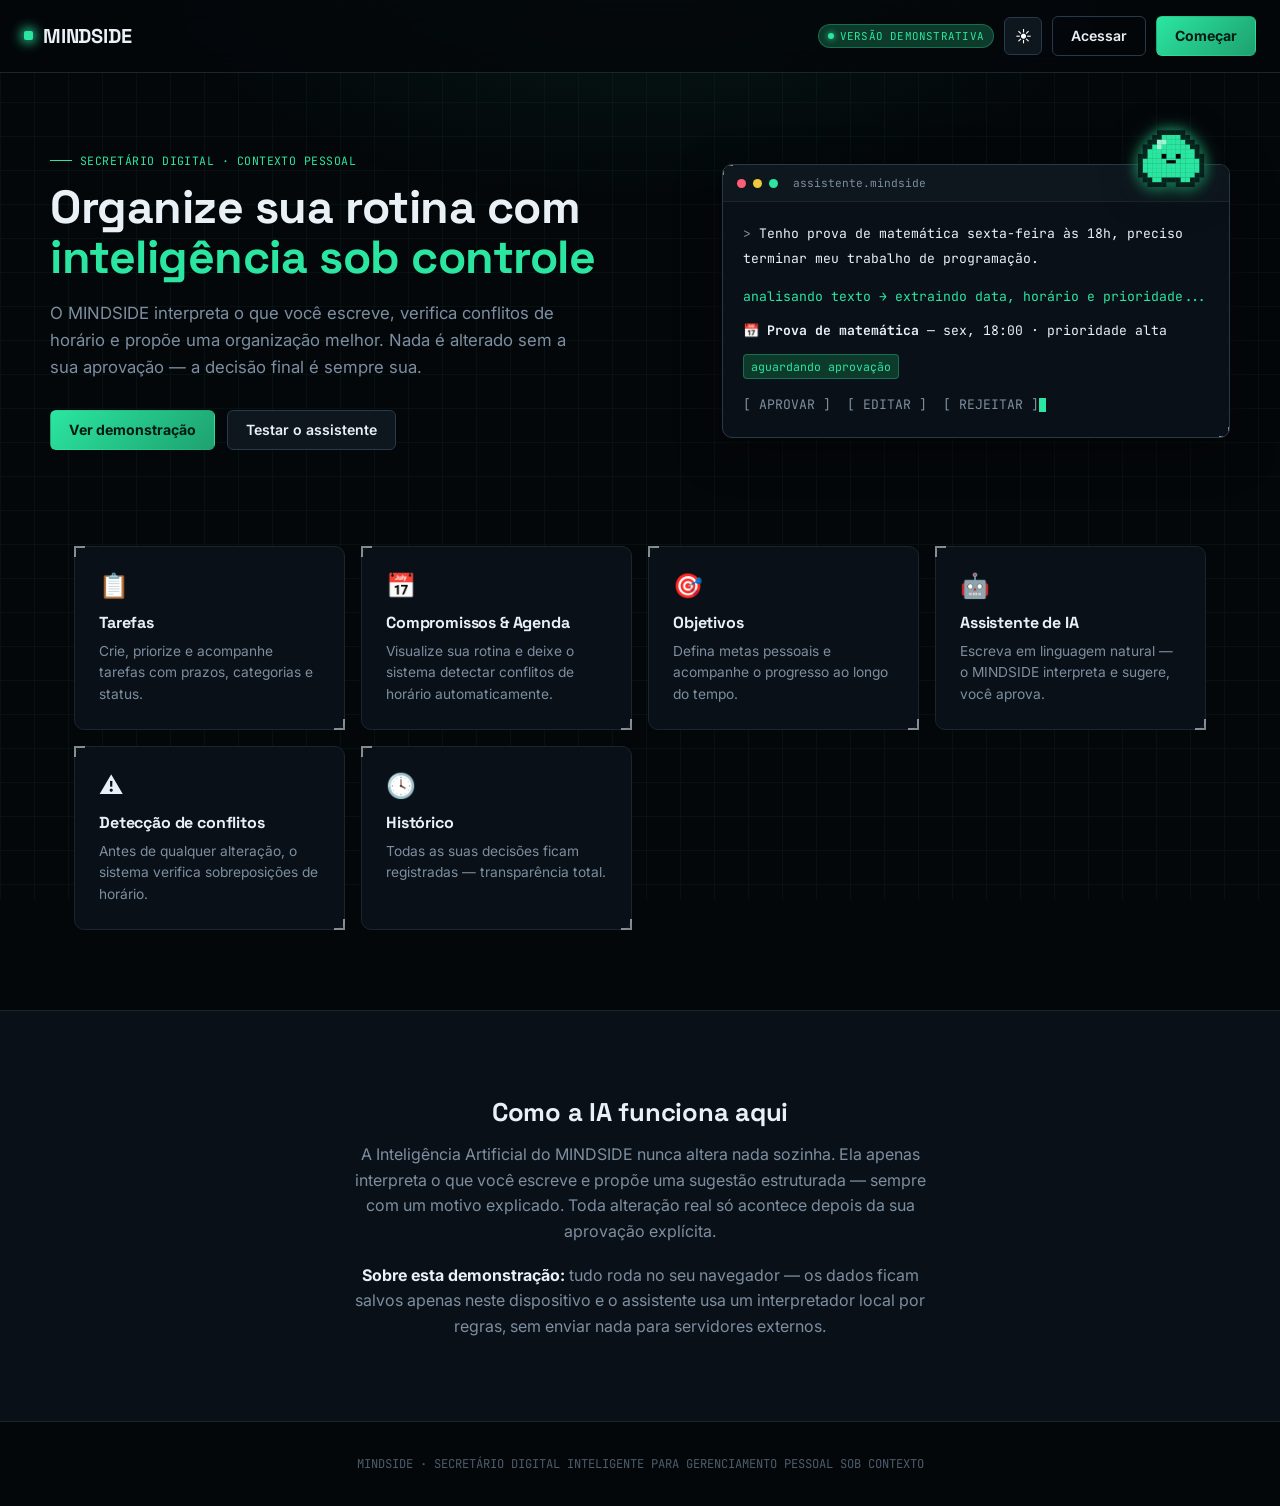
==== index.html @ 8a188a90 "Add files via upload" ====
<!DOCTYPE html>
<html lang="pt-BR">
<head>
<meta charset="UTF-8">
<meta name="viewport" content="width=device-width, initial-scale=1.0, viewport-fit=cover">
<title>MINDSIDE — Secretário Digital Inteligente</title>
<link rel="canonical" href="https://mindside-demo.gt.tc/">
<meta property="og:url" content="https://mindside-demo.gt.tc/">
<meta property="og:title" content="MINDSIDE — Secretário Digital Inteligente (demonstração)">
<link rel="stylesheet" href="css/global.css">
</head>
<body data-area="ia">
  <nav class="navbar">
    <div class="brand"><span class="brand-dot"></span> MINDSIDE</div>
    <div class="nav-actions">
      <span class="status-pill"><span class="dot"></span>VERSÃO DEMONSTRATIVA</span>
      <button class="theme-toggle" data-theme-toggle>🌙</button>
      <a class="btn btn-ghost" href="dashboard.html">Acessar</a>
      <a class="btn btn-primary" href="cadastro.html">Começar</a>
    </div>
  </nav>

  <section class="hero">
    <div class="hero-inner">
      <div>
        <div class="eyebrow-mono"><span class="bar"></span>SECRETÁRIO DIGITAL · CONTEXTO PESSOAL</div>
        <h1>Organize sua rotina com <span class="accent">inteligência sob controle</span></h1>
        <p class="lead-text">O MINDSIDE interpreta o que você escreve, verifica conflitos de horário
          e propõe uma organização melhor. Nada é alterado sem a sua aprovação — a decisão final
          é sempre sua.</p>
        <div class="hero-actions">
          <a class="btn btn-primary" href="dashboard.html">Ver demonstração</a>
          <a class="btn" href="assistente.html">Testar o assistente</a>
        </div>
      </div>

      <div style="position:relative;">
        <div class="terminal hud">
          <div class="terminal-bar">
            <span class="tdot" style="background:var(--red);"></span>
            <span class="tdot" style="background:var(--yellow);"></span>
            <span class="tdot" style="background:var(--green);"></span>
            <span class="label">assistente.mindside</span>
          </div>
          <div class="terminal-body">
            <div><span class="prompt">&gt;</span> <span class="you">Tenho prova de matemática sexta-feira às 18h,
              preciso terminar meu trabalho de programação.</span></div>
            <div style="margin-top:14px;">
              <span class="ai-line">analisando texto → extraindo data, horário e prioridade...</span>
            </div>
            <div style="margin-top:10px;">
              📅 <strong>Prova de matemática</strong> — sex, 18:00 · prioridade alta
              <span class="tag">aguardando aprovação</span>
            </div>
            <div style="margin-top:14px; color:var(--text-dim);">
              <span class="term-actions"><span>[ APROVAR ]</span><span>[ EDITAR ]</span><span>[ REJEITAR ]</span></span><span class="blinking-cursor"></span>
            </div>
          </div>
        </div>
        <div class="hero-slime-badge">
          <div data-slime style="width:100%;height:100%;" title="MINDSIDE — assistente de IA"></div>
        </div>
      </div>
    </div>
  </section>

  <div class="container">
    <div class="features">
      <div class="feature-card hud"><div class="icon">📋</div><h3>Tarefas</h3><p>Crie, priorize e acompanhe tarefas com prazos, categorias e status.</p></div>
      <div class="feature-card hud"><div class="icon">📅</div><h3>Compromissos & Agenda</h3><p>Visualize sua rotina e deixe o sistema detectar conflitos de horário automaticamente.</p></div>
      <div class="feature-card hud"><div class="icon">🎯</div><h3>Objetivos</h3><p>Defina metas pessoais e acompanhe o progresso ao longo do tempo.</p></div>
      <div class="feature-card hud"><div class="icon">🤖</div><h3>Assistente de IA</h3><p>Escreva em linguagem natural — o MINDSIDE interpreta e sugere, você aprova.</p></div>
      <div class="feature-card hud"><div class="icon">⚠️</div><h3>Detecção de conflitos</h3><p>Antes de qualquer alteração, o sistema verifica sobreposições de horário.</p></div>
      <div class="feature-card hud"><div class="icon">🕓</div><h3>Histórico</h3><p>Todas as suas decisões ficam registradas — transparência total.</p></div>
    </div>
  </div>

  <section class="section-alt">
    <div class="container">
      <h2>Como a IA funciona aqui</h2>
      <p class="lead">
        A Inteligência Artificial do MINDSIDE nunca altera nada sozinha. Ela apenas interpreta o que
        você escreve e propõe uma sugestão estruturada — sempre com um motivo explicado.
        Toda alteração real só acontece depois da sua aprovação explícita.
      </p>
      <p class="lead">
        <strong style="color:var(--text);">Sobre esta demonstração:</strong> tudo roda no seu navegador — os dados ficam salvos
        apenas neste dispositivo e o assistente usa um interpretador local por regras, sem enviar nada para servidores externos.
      </p>
    </div>
  </section>

  <footer class="footer">MINDSIDE · SECRETÁRIO DIGITAL INTELIGENTE PARA GERENCIAMENTO PESSOAL SOB CONTEXTO</footer>

  <script src="js/theme.js"></script>
  <script src="js/area-theme.js"></script>
  <script src="js/slime.js"></script>
</body>
</html>
---- css/global.css ----
/* =========================================================
   MINDSIDE — Design System
   Estética: painel de controle / HUD técnico.
   Tipografia: Space Grotesk (display) + Inter (corpo) + JetBrains Mono (dados/labels).
   ========================================================= */
@import url('https://fonts.googleapis.com/css2?family=Space+Grotesk:wght@500;600;700&family=Inter:wght@400;500;600&family=JetBrains+Mono:wght@400;500;600&display=swap');

:root{
  --green:#2be6a0; --green-dark:#0f9e63; --green-dim:#0d3a2b;
  --yellow:#f0c93a; --blue:#4fb2ff; --red:#ff5d76;
  --orange:#ff9a4c; --purple:#b07bff; --indigo:#6c7bff;
  --black:#04070a; --panel:#0a1017; --panel-2:#0e161e;
  --border:#1a2530; --border-bright:#28394a;
  --text:#e9f1f6; --text-dim:#7c8ea0; --text-dimmer:#4c5c6c;
  --accent:var(--green); --accent-dark:var(--green-dark);
  --danger:#ff4d5e; --success:#2be6a0; --warn:#ffb020;
  --radius:10px; --radius-sm:6px;
  --shadow:0 12px 40px rgba(0,0,0,.5);
  --glow: 0 0 0 rgba(43,230,160,0);
  --font-display:'Space Grotesk', 'Inter', sans-serif;
  --font-body:'Inter', -apple-system, sans-serif;
  --font-mono:'JetBrains Mono', ui-monospace, Menlo, monospace;
  --grid-size:34px;

  /* ---------- Sistema centralizado de tema por área ----------
     --accent-area é a ÚNICA fonte de verdade para "a cor desta área".
     Todo componente que precisa de destaque temático lê esta variável
     (com fallback para --accent = verde, o tema padrão do MINDSIDE).
     As regras :has() abaixo a definem sem flash, a partir do atributo
     data-area do <body> — e js/area-theme.js pode sobrescrevê-la em
     runtime (inline style em :root sempre vence sobre :has(), então
     o JS tem a palavra final, como pede a arquitetura). */
  --accent-area: var(--green);
  --accent-area-hover: color-mix(in srgb, var(--accent-area) 85%, white);
  --accent-area-dark: color-mix(in srgb, var(--accent-area) 70%, black);
  --accent-area-light: color-mix(in srgb, var(--accent-area) 16%, transparent);
  --accent-area-glow: color-mix(in srgb, var(--accent-area) 38%, transparent);
}
/* Mapa central área → cor. Adicionar uma nova área é UMA linha aqui. */
:root:has(body[data-area="ia"])            { --accent-area: var(--green); }
:root:has(body[data-area="tarefas"])       { --accent-area: var(--yellow); }
:root:has(body[data-area="compromissos"])  { --accent-area: var(--blue); }
:root:has(body[data-area="agenda"])        { --accent-area: var(--blue); }
:root:has(body[data-area="objetivos"])     { --accent-area: var(--red); }
:root:has(body[data-area="documentos"])    { --accent-area: var(--orange); }
:root:has(body[data-area="perfil"])        { --accent-area: var(--purple); }
:root:has(body[data-area="configuracoes"]) { --accent-area: var(--purple); }
:root:has(body[data-area="historico"])     { --accent-area: var(--indigo); }
[data-theme="light"]{
  --black:#eef1f5; --panel:#ffffff; --panel-2:#f3f5f8;
  --border:#d7dee6; --border-bright:#b9c5d1;
  --text:#0c141c; --text-dim:#54636f; --text-dimmer:#8b97a3;
  --shadow:0 12px 32px rgba(30,45,60,.10);
  --green-dim:#e3faf1;
}

*{box-sizing:border-box;}
html,body{height:100%;}
body{
  margin:0; font-family:var(--font-body); background:var(--black); color:var(--text);
  transition:background .35s ease, color .35s ease;
  background-image:
    linear-gradient(var(--border) 1px, transparent 1px),
    linear-gradient(90deg, var(--border) 1px, transparent 1px);
  background-size:var(--grid-size) var(--grid-size);
  background-attachment:fixed;
  position:relative;
}
[data-theme="dark"] body, body:not([data-theme]){
  background-image:
    linear-gradient(rgba(43,230,160,.045) 1px, transparent 1px),
    linear-gradient(90deg, rgba(43,230,160,.045) 1px, transparent 1px);
}
[data-theme="light"] body{
  background-image:
    linear-gradient(rgba(15,60,45,.05) 1px, transparent 1px),
    linear-gradient(90deg, rgba(15,60,45,.05) 1px, transparent 1px);
}
body::before{
  content:""; position:fixed; inset:0; pointer-events:none; z-index:0;
  background:radial-gradient(ellipse 900px 500px at 50% -10%, rgba(43,230,160,.10), transparent 60%);
}
a{color:inherit; text-decoration:none;}
button{font-family:inherit; cursor:pointer;}
input,select,textarea{font-family:inherit;}
h1,h2,h3{font-family:var(--font-display); letter-spacing:-.01em;}
code,.mono{font-family:var(--font-mono);}

.container{max-width:73.75rem; margin:0 auto; padding:0 24px; position:relative; z-index:1;}

/* ---------- corner brackets (HUD panel decoration) ---------- */
.hud, .card, .feature-card, .auth-card, .suggestion-card, .stat-card{
  position:relative;
}
.hud::before,.hud::after,
.card::before,.card::after,
.feature-card::before,.feature-card::after,
.auth-card::before,.auth-card::after,
.suggestion-card::before,.suggestion-card::after{
  content:""; position:absolute; width:9px; height:9px; pointer-events:none;
  border-color:var(--accent-area, var(--accent)); opacity:.55;
}
.hud::before,.card::before,.feature-card::before,.auth-card::before,.suggestion-card::before{
  top:-1px; left:-1px; border-top:2px solid; border-left:2px solid;
}
.hud::after,.card::after,.feature-card::after,.auth-card::after,.suggestion-card::after{
  bottom:-1px; right:-1px; border-bottom:2px solid; border-right:2px solid;
}

/* ---------- Navbar ---------- */
.navbar{
  display:flex; align-items:center; justify-content:space-between;
  padding:16px 24px; border-bottom:1px solid var(--border);
  position:sticky; top:0; background:rgba(4,7,10,.82); backdrop-filter:blur(12px); z-index:50;
}
[data-theme="light"] .navbar{ background:rgba(238,241,245,.88); }
.brand{display:flex; align-items:center; gap:10px; font-weight:700; font-size:1.25rem; letter-spacing:-.01em; font-family:var(--font-display);}
.brand-dot{width:9px; height:9px; border-radius:2px; background:var(--accent); box-shadow:0 0 12px 2px var(--accent); animation:pulseDot 2.4s ease-in-out infinite;}
@keyframes pulseDot{0%,100%{opacity:1;} 50%{opacity:.45;}}
.nav-actions{display:flex; gap:10px; align-items:center;}

.status-pill{
  display:inline-flex; align-items:center; gap:6px; font-family:var(--font-mono); font-size:.68rem;
  color:var(--accent); background:var(--green-dim); border:1px solid rgba(43,230,160,.3);
  padding:4px 9px; border-radius:20px; letter-spacing:.02em;
}
.status-pill .dot{width:6px; height:6px; border-radius:50%; background:var(--accent); box-shadow:0 0 6px var(--accent); animation:pulseDot 2.2s ease-in-out infinite;}

.btn{
  border:1px solid var(--border-bright); background:var(--panel-2); color:var(--text);
  padding:10px 18px; border-radius:var(--radius-sm); font-weight:600; font-size:.88rem;
  transition:all .18s ease; font-family:var(--font-body);
}
.btn:hover{border-color:var(--accent-area,var(--accent)); box-shadow:0 0 0 1px var(--accent-area,var(--accent)), 0 0 16px var(--accent-area-glow); transform:translateY(-1px);}
.btn-primary{ background:linear-gradient(135deg,var(--accent-area,var(--accent)),var(--accent-area-dark,var(--accent-dark))); border:1px solid transparent; color:#031b12; font-weight:700;}
.btn-primary:hover{filter:brightness(1.08); box-shadow:0 0 22px var(--accent-area-glow);}
.btn-ghost{background:transparent;}
.btn-danger{background:var(--danger); border:1px solid transparent; color:#fff;}
.btn-sm{padding:6px 12px; font-size:.78rem; border-radius:6px;}
.btn:disabled{opacity:.5; cursor:not-allowed; transform:none; box-shadow:none;}

/* ---------- Landing hero ---------- */
.hero{padding:80px 24px 40px; position:relative; z-index:1;}
.hero-inner{max-width:73.75rem; margin:0 auto; display:grid; grid-template-columns:1.1fr .9fr; gap:52px; align-items:center;}
@media (max-width:940px){ .hero-inner{grid-template-columns:1fr;} }
.eyebrow-mono{font-family:var(--font-mono); font-size:.72rem; color:var(--accent); letter-spacing:.04em; margin-bottom:14px; display:flex; align-items:center; gap:8px;}
.eyebrow-mono .bar{width:22px; height:1px; background:var(--accent);}
.hero h1{font-size:2.9rem; line-height:1.08; margin:0 0 18px; font-weight:700;}
.hero h1 .accent{color:var(--accent);}
.hero p.lead-text{color:var(--text-dim); font-size:1.05rem; max-width:520px; margin:0 0 30px; line-height:1.6;}
.hero-actions{display:flex; gap:12px;}

.terminal{
  background:var(--panel); border:1px solid var(--border-bright); border-radius:var(--radius);
  box-shadow:var(--shadow); overflow:hidden;
}
.terminal-bar{display:flex; align-items:center; gap:7px; padding:11px 14px; border-bottom:1px solid var(--border); background:var(--panel-2);}
.terminal-bar .tdot{width:9px; height:9px; border-radius:50%; background:var(--border-bright);}
.terminal-bar .label{margin-left:8px; font-family:var(--font-mono); font-size:.7rem; color:var(--text-dim);}
.terminal-body{padding:20px; font-family:var(--font-mono); font-size:.82rem; line-height:1.85;}
.terminal-body .prompt{color:var(--text-dim);}
.terminal-body .you{color:var(--text);}
.terminal-body .ai-line{color:var(--accent);}
.terminal-body .tag{display:inline-block; background:var(--green-dim); color:var(--accent); border:1px solid rgba(43,230,160,.3); padding:1px 7px; border-radius:4px; font-size:.72rem; margin-top:10px;}
.hero-slime-badge{
  position:absolute; top:-22px; right:28px; width:64px; height:52px; z-index:3;
  filter:drop-shadow(0 6px 14px rgba(0,0,0,.5));
}
.blinking-cursor{display:inline-block; width:7px; height:14px; background:var(--accent); vertical-align:middle; animation:blink 1s step-end infinite;}
@keyframes blink{50%{opacity:0;}}

.features{display:grid; grid-template-columns:repeat(auto-fit,minmax(230px,1fr)); gap:16px; padding:56px 0 80px; position:relative; z-index:1;}
.feature-card{
  background:var(--panel); border:1px solid var(--border); border-radius:var(--radius);
  padding:24px; transition:border-color .2s ease;
}
.feature-card:hover{border-color:var(--border-bright);}
.feature-card .icon{font-size:1.5rem; margin-bottom:12px; display:inline-block;}
.feature-card h3{margin:0 0 8px; font-size:1rem;}
.feature-card p{color:var(--text-dim); font-size:.86rem; margin:0; line-height:1.55;}

.section-alt{background:var(--panel); border-top:1px solid var(--border); border-bottom:1px solid var(--border); padding:64px 0; position:relative; z-index:1;}
.section-alt h2{text-align:center; margin-bottom:14px; font-size:1.6rem;}
.section-alt p.lead{text-align:center; color:var(--text-dim); max-width:600px; margin:0 auto 18px; line-height:1.6;}

.footer{padding:34px 24px; text-align:center; color:var(--text-dimmer); font-size:.76rem; font-family:var(--font-mono); position:relative; z-index:1;}

/* ---------- Auth pages ---------- */
.auth-wrap{min-height:100vh; display:flex; align-items:center; justify-content:center; padding:24px; position:relative; z-index:1;}
.auth-card{
  width:100%; max-width:400px; background:var(--panel); border:1px solid var(--border-bright);
  border-radius:var(--radius); padding:36px 32px; box-shadow:var(--shadow); text-align:center;
}
.auth-card h2{margin:16px 0 4px; font-size:1.35rem;}
.auth-card p.sub{color:var(--text-dim); font-size:.85rem; margin:0 0 24px;}
.field{text-align:left; margin-bottom:16px;}
.field label{display:block; font-family:var(--font-mono); font-size:.72rem; color:var(--text-dim); margin-bottom:6px; letter-spacing:.02em;}
.field input{
  width:100%; padding:11px 14px; background:var(--panel-2); border:1px solid var(--border);
  border-radius:var(--radius-sm); color:var(--text); font-size:.92rem;
}
.field input:focus{outline:none; border-color:var(--accent-area,var(--accent)); box-shadow:0 0 0 3px var(--accent-area-light);}
.auth-card .btn-primary{width:100%; padding:12px; margin-top:8px;}
.switch-link{margin-top:18px; font-size:.83rem; color:var(--text-dim);}
.switch-link a{color:var(--accent-area,var(--accent)); font-weight:600;}
.auth-card p.sub a{color:var(--accent-area,var(--accent)); font-weight:600;}
.form-error{background:rgba(255,77,94,.1); color:var(--danger); border:1px solid rgba(255,77,94,.35);
  border-radius:var(--radius-sm); padding:10px 12px; font-size:.8rem; margin-bottom:14px; display:none; font-family:var(--font-mono);}

/* ---------- App shell ---------- */
.app-shell{display:flex; min-height:100vh; min-height:100dvh; position:relative; z-index:1;}
.sidebar{
  width:14.5rem; background:var(--panel); border-right:1px solid var(--border);
  display:flex; flex-direction:column; padding:20px 14px; position:sticky; top:0; height:100vh; height:100dvh; overflow-y:auto; overscroll-behavior:contain;
  transition:transform .25s ease;
}
.sidebar .brand{padding:0 8px 8px;}
.sidebar-status{margin:0 8px 20px; padding-bottom:16px; border-bottom:1px solid var(--border);}
.side-link{
  display:flex; align-items:center; gap:10px; padding:10px 12px; border-radius:var(--radius-sm);
  color:var(--text-dim); font-size:.87rem; font-weight:500; margin-bottom:2px; border-left:3px solid transparent;
  transition:color .2s ease, border-color .2s ease, background-color .2s ease;
}
.side-link:hover{background:var(--panel-2); color:var(--text);}
.side-link.active{background:var(--panel-2); color:var(--accent-area,var(--accent)); border-left:3px solid var(--accent-area,var(--accent));}
.side-link .ic{width:18px; text-align:center;}
.sidebar-footer{margin-top:auto; display:flex; flex-direction:column; gap:10px;}
.sidebar-user{display:flex; align-items:center; gap:8px; padding:8px 4px; border-top:1px solid var(--border); padding-top:14px;}
.sidebar-user .name{font-weight:600; font-size:.8rem;}
.sidebar-user .email{color:var(--text-dimmer); font-size:.68rem; font-family:var(--font-mono);}

.menu-toggle{display:none;}

.main-area{flex:1; min-width:0; padding:24px 30px 60px;}
.topbar{display:flex; align-items:center; justify-content:space-between; margin-bottom:24px; gap:12px; flex-wrap:wrap;}
.topbar h1{margin:0; font-size:1.4rem;}
.topbar .sub{color:var(--text-dim); font-size:.83rem; margin-top:3px;}
.top-actions{display:flex; gap:10px; align-items:center;}

.theme-toggle{
  width:38px; height:38px; border-radius:var(--radius-sm); border:1px solid var(--border-bright); background:var(--panel-2);
  display:flex; align-items:center; justify-content:center; font-size:1rem;
}

.grid-3{display:grid; grid-template-columns:repeat(3,1fr); gap:16px;}
.grid-2{display:grid; grid-template-columns:2fr 1fr; gap:16px;}

.card{
  background:var(--panel); border:1px solid var(--border); border-radius:var(--radius);
  padding:20px;
}
.card h3{margin:0 0 4px; font-size:.92rem; font-family:var(--font-display);}
.stat-card{border-top:2px solid var(--accent-area,var(--accent)); padding-top:18px; transition:border-color .25s ease;}
.stat-card .label-row{display:flex; justify-content:space-between; align-items:center;}
.stat-card .label-row .tick{font-family:var(--font-mono); font-size:.65rem; color:var(--text-dimmer);}
.stat-card .num{font-family:var(--font-mono); font-size:2.1rem; font-weight:600; margin:8px 0 2px; color:var(--text);}
.stat-card .label{color:var(--text-dim); font-size:.8rem;}

.list-card{margin-bottom:18px;}
.list-card .head{display:flex; justify-content:space-between; align-items:center; margin-bottom:12px;}
.item-row{
  display:flex; align-items:center; justify-content:space-between; gap:10px;
  padding:12px 14px; background:var(--panel-2); border-radius:var(--radius-sm); margin-bottom:8px;
  border-left:2px solid var(--accent-area,var(--accent)); transition:border-color .25s ease;
}
.item-row .meta{font-size:.74rem; color:var(--text-dim); font-family:var(--font-mono); margin-top:2px;}
.item-title{font-weight:600; font-size:.88rem;}
.empty-state{color:var(--text-dimmer); font-size:.82rem; padding:22px; text-align:center; font-family:var(--font-mono);}

.badge{display:inline-block; padding:3px 9px; border-radius:4px; font-size:.66rem; font-weight:600; font-family:var(--font-mono); letter-spacing:.02em; border:1px solid transparent;}
.badge-baixa{background:rgba(79,178,255,.12); color:var(--blue); border-color:rgba(79,178,255,.3);}
.badge-media{background:rgba(240,201,58,.12); color:var(--yellow); border-color:rgba(240,201,58,.3);}
.badge-alta{background:rgba(255,154,76,.14); color:var(--orange); border-color:rgba(255,154,76,.3);}
.badge-urgente{background:rgba(255,93,118,.14); color:var(--red); border-color:rgba(255,93,118,.3);}
.badge-pendente{background:rgba(124,142,160,.14); color:var(--text-dim); border-color:rgba(124,142,160,.3);}
.badge-em_andamento{background:rgba(79,178,255,.12); color:var(--blue); border-color:rgba(79,178,255,.3);}
.badge-concluida{background:rgba(43,230,160,.14); color:var(--success); border-color:rgba(43,230,160,.3);}

/* ---------- Forms / modals ---------- */
.modal-overlay{
  position:fixed; inset:0; background:rgba(2,4,6,.68); display:none;
  align-items:center; justify-content:center; z-index:200; padding:20px; backdrop-filter:blur(3px);
}
.modal-overlay.open{display:flex;}
.modal{
  background:var(--panel); border:1px solid var(--border-bright); border-radius:var(--radius);
  padding:26px; width:100%; max-width:460px; box-shadow:var(--shadow); max-height:88vh; overflow-y:auto;
  position:relative;
}
.modal::before,.modal::after{content:""; position:absolute; width:10px; height:10px; border-color:var(--accent-area,var(--accent)); opacity:.5;}
.modal::before{top:-1px; left:-1px; border-top:2px solid; border-left:2px solid;}
.modal::after{bottom:-1px; right:-1px; border-bottom:2px solid; border-right:2px solid;}
.modal h3{margin-top:0; font-size:1.05rem;}
.form-row{display:grid; grid-template-columns:1fr 1fr; gap:12px;}
.modal-actions{display:flex; justify-content:flex-end; gap:10px; margin-top:18px;}

/* toasts */
.toast-wrap{position:fixed; bottom:22px; right:22px; display:flex; flex-direction:column; gap:10px; z-index:300;}
.toast{
  background:var(--panel); border:1px solid var(--border-bright); border-left:3px solid var(--accent-area,var(--accent));
  padding:12px 16px; border-radius:var(--radius-sm); box-shadow:var(--shadow); font-size:.83rem; min-width:220px;
  animation:slideIn .25s ease;
}
.toast.error{border-left-color:var(--danger);}
.toast.success{border-left-color:var(--success);}
@keyframes slideIn{from{transform:translateX(30px); opacity:0;} to{transform:translateX(0); opacity:1;}}

/* Agenda */
.agenda-tabs{display:flex; gap:8px; margin-bottom:16px;}
.agenda-day-col{background:var(--panel-2); border-radius:var(--radius-sm); padding:12px; min-height:70px; border:1px solid var(--border);}
.agenda-grid{display:grid; grid-template-columns:repeat(7,1fr); gap:8px;}
.agenda-day-label{font-family:var(--font-mono); font-size:.68rem; color:var(--text-dim); margin-bottom:8px; font-weight:600; letter-spacing:.02em;}

/* Chat / assistente */
.chat-wrap{display:flex; flex-direction:column; height:calc(100vh - 150px); background:var(--panel);
  border:1px solid var(--border-bright); border-radius:var(--radius); overflow:hidden; position:relative;}
.chat-wrap::before,.chat-wrap::after{content:""; position:absolute; width:10px; height:10px; border-color:var(--accent-area,var(--accent)); opacity:.5; z-index:2;}
.chat-wrap::before{top:-1px; left:-1px; border-top:2px solid; border-left:2px solid;}
.chat-wrap::after{bottom:-1px; right:-1px; border-bottom:2px solid; border-right:2px solid;}
.chat-messages{flex:1; overflow-y:auto; padding:22px; display:flex; flex-direction:column; gap:14px;}
.msg{max-width:72%; padding:12px 16px; border-radius:var(--radius-sm); font-size:.88rem; line-height:1.55;}
.msg.user{align-self:flex-end; background:var(--accent-area,var(--accent)); color:#031b12; font-weight:500;}
.msg.ai{align-self:flex-start; background:var(--panel-2); border:1px solid var(--border);}
.chat-input-bar{display:flex; gap:10px; padding:16px; border-top:1px solid var(--border);}
.chat-input-bar input{flex:1; padding:12px 16px; border-radius:var(--radius-sm); background:var(--panel-2); border:1px solid var(--border); color:var(--text);}
.chat-input-bar input:focus{outline:none; border-color:var(--accent-area,var(--accent));}
.suggestion-card{
  border:1px solid var(--accent-area,var(--accent)); background:var(--accent-area-light, rgba(43,230,160,.05));
  border-radius:var(--radius-sm); padding:14px; font-size:.84rem; transition:border-color .25s ease, background-color .25s ease;
}
.suggestion-card .conflict-warning{color:var(--danger); font-weight:600; margin-top:8px; font-size:.76rem; font-family:var(--font-mono);}
.suggestion-actions{display:flex; gap:8px; margin-top:12px; flex-wrap:wrap;}

/* Slime mascot */
/* Slime — pixel art real via box-shadow (grade de pixels 6px, sem border-radius) */
.slime-box{position:relative; width:100%; height:100%; display:flex; align-items:center; justify-content:center;}
.slime{position:relative; width:78px; height:66px; transform-origin:top left;}
.slime-inner{position:relative; width:100%; height:100%; transition:transform .12s ease;}
.slime .pixel-body{
  position:absolute; top:0; left:6px; width:6px; height:6px; background:transparent;
  transition:box-shadow .3s ease, filter .3s ease;
  filter:drop-shadow(0 4px 8px rgba(0,0,0,.45)) drop-shadow(0 0 9px var(--accent-area,var(--accent)));
  box-shadow:
    18px 6px 0 0 rgba(255,255,255,.55),
    24px 6px 0 0 rgba(255,255,255,.55),
    18px 12px 0 0 rgba(255,255,255,.55),
    18px -6px 0 0 rgba(4,7,10,.7),
    24px -6px 0 0 rgba(4,7,10,.7),
    30px -6px 0 0 rgba(4,7,10,.7),
    36px -6px 0 0 rgba(4,7,10,.7),
    42px -6px 0 0 rgba(4,7,10,.7),
    48px -6px 0 0 rgba(4,7,10,.7),
    12px 0px 0 0 rgba(4,7,10,.7),
    18px 0px 0 0 rgba(4,7,10,.7),
    48px 0px 0 0 rgba(4,7,10,.7),
    54px 0px 0 0 rgba(4,7,10,.7),
    6px 6px 0 0 rgba(4,7,10,.7),
    12px 6px 0 0 rgba(4,7,10,.7),
    54px 6px 0 0 rgba(4,7,10,.7),
    60px 6px 0 0 rgba(4,7,10,.7),
    0px 12px 0 0 rgba(4,7,10,.7),
    6px 12px 0 0 rgba(4,7,10,.7),
    60px 12px 0 0 rgba(4,7,10,.7),
    66px 12px 0 0 rgba(4,7,10,.7),
    0px 18px 0 0 rgba(4,7,10,.7),
    66px 18px 0 0 rgba(4,7,10,.7),
    -6px 24px 0 0 rgba(4,7,10,.7),
    0px 24px 0 0 rgba(4,7,10,.7),
    66px 24px 0 0 rgba(4,7,10,.7),
    72px 24px 0 0 rgba(4,7,10,.7),
    -6px 30px 0 0 rgba(4,7,10,.7),
    72px 30px 0 0 rgba(4,7,10,.7),
    -6px 36px 0 0 rgba(4,7,10,.7),
    72px 36px 0 0 rgba(4,7,10,.7),
    -6px 42px 0 0 rgba(4,7,10,.7),
    72px 42px 0 0 rgba(4,7,10,.7),
    -6px 48px 0 0 rgba(4,7,10,.7),
    0px 48px 0 0 rgba(4,7,10,.7),
    66px 48px 0 0 rgba(4,7,10,.7),
    72px 48px 0 0 rgba(4,7,10,.7),
    0px 54px 0 0 rgba(4,7,10,.7),
    6px 54px 0 0 rgba(4,7,10,.7),
    24px 54px 0 0 rgba(4,7,10,.7),
    30px 54px 0 0 rgba(4,7,10,.7),
    36px 54px 0 0 rgba(4,7,10,.7),
    42px 54px 0 0 rgba(4,7,10,.7),
    60px 54px 0 0 rgba(4,7,10,.7),
    66px 54px 0 0 rgba(4,7,10,.7),
    6px 60px 0 0 rgba(4,7,10,.7),
    12px 60px 0 0 rgba(4,7,10,.7),
    18px 60px 0 0 rgba(4,7,10,.7),
    24px 60px 0 0 rgba(4,7,10,.7),
    42px 60px 0 0 rgba(4,7,10,.7),
    48px 60px 0 0 rgba(4,7,10,.7),
    54px 60px 0 0 rgba(4,7,10,.7),
    60px 60px 0 0 rgba(4,7,10,.7),
    24px 0px 0 0 var(--accent-area, var(--accent)),
    30px 0px 0 0 var(--accent-area, var(--accent)),
    36px 0px 0 0 var(--accent-area, var(--accent)),
    42px 0px 0 0 var(--accent-area, var(--accent)),
    18px 6px 0 0 var(--accent-area, var(--accent)),
    24px 6px 0 0 var(--accent-area, var(--accent)),
    30px 6px 0 0 var(--accent-area, var(--accent)),
    36px 6px 0 0 var(--accent-area, var(--accent)),
    42px 6px 0 0 var(--accent-area, var(--accent)),
    48px 6px 0 0 var(--accent-area, var(--accent)),
    12px 12px 0 0 var(--accent-area, var(--accent)),
    18px 12px 0 0 var(--accent-area, var(--accent)),
    24px 12px 0 0 var(--accent-area, var(--accent)),
    30px 12px 0 0 var(--accent-area, var(--accent)),
    36px 12px 0 0 var(--accent-area, var(--accent)),
    42px 12px 0 0 var(--accent-area, var(--accent)),
    48px 12px 0 0 var(--accent-area, var(--accent)),
    54px 12px 0 0 var(--accent-area, var(--accent)),
    6px 18px 0 0 var(--accent-area, var(--accent)),
    12px 18px 0 0 var(--accent-area, var(--accent)),
    18px 18px 0 0 var(--accent-area, var(--accent)),
    24px 18px 0 0 var(--accent-area, var(--accent)),
    30px 18px 0 0 var(--accent-area, var(--accent)),
    36px 18px 0 0 var(--accent-area, var(--accent)),
    42px 18px 0 0 var(--accent-area, var(--accent)),
    48px 18px 0 0 var(--accent-area, var(--accent)),
    54px 18px 0 0 var(--accent-area, var(--accent)),
    60px 18px 0 0 var(--accent-area, var(--accent)),
    6px 24px 0 0 var(--accent-area, var(--accent)),
    12px 24px 0 0 var(--accent-area, var(--accent)),
    18px 24px 0 0 var(--accent-area, var(--accent)),
    24px 24px 0 0 var(--accent-area, var(--accent)),
    30px 24px 0 0 var(--accent-area, var(--accent)),
    36px 24px 0 0 var(--accent-area, var(--accent)),
    42px 24px 0 0 var(--accent-area, var(--accent)),
    48px 24px 0 0 var(--accent-area, var(--accent)),
    54px 24px 0 0 var(--accent-area, var(--accent)),
    60px 24px 0 0 var(--accent-area, var(--accent)),
    0px 30px 0 0 var(--accent-area, var(--accent)),
    6px 30px 0 0 var(--accent-area, var(--accent)),
    12px 30px 0 0 var(--accent-area, var(--accent)),
    18px 30px 0 0 var(--accent-area, var(--accent)),
    24px 30px 0 0 var(--accent-area, var(--accent)),
    30px 30px 0 0 var(--accent-area, var(--accent)),
    36px 30px 0 0 var(--accent-area, var(--accent)),
    42px 30px 0 0 var(--accent-area, var(--accent)),
    48px 30px 0 0 var(--accent-area, var(--accent)),
    54px 30px 0 0 var(--accent-area, var(--accent)),
    60px 30px 0 0 var(--accent-area, var(--accent)),
    66px 30px 0 0 var(--accent-area, var(--accent)),
    0px 36px 0 0 var(--accent-area, var(--accent)),
    6px 36px 0 0 var(--accent-area, var(--accent)),
    12px 36px 0 0 var(--accent-area, var(--accent)),
    18px 36px 0 0 var(--accent-area, var(--accent)),
    24px 36px 0 0 var(--accent-area, var(--accent)),
    30px 36px 0 0 var(--accent-area, var(--accent)),
    36px 36px 0 0 var(--accent-area, var(--accent)),
    42px 36px 0 0 var(--accent-area, var(--accent)),
    48px 36px 0 0 var(--accent-area, var(--accent)),
    54px 36px 0 0 var(--accent-area, var(--accent)),
    60px 36px 0 0 var(--accent-area, var(--accent)),
    66px 36px 0 0 var(--accent-area, var(--accent)),
    0px 42px 0 0 var(--accent-area, var(--accent)),
    6px 42px 0 0 var(--accent-area, var(--accent)),
    12px 42px 0 0 var(--accent-area, var(--accent)),
    18px 42px 0 0 var(--accent-area, var(--accent)),
    24px 42px 0 0 var(--accent-area, var(--accent)),
    30px 42px 0 0 var(--accent-area, var(--accent)),
    36px 42px 0 0 var(--accent-area, var(--accent)),
    42px 42px 0 0 var(--accent-area, var(--accent)),
    48px 42px 0 0 var(--accent-area, var(--accent)),
    54px 42px 0 0 var(--accent-area, var(--accent)),
    60px 42px 0 0 var(--accent-area, var(--accent)),
    66px 42px 0 0 var(--accent-area, var(--accent)),
    6px 48px 0 0 var(--accent-area, var(--accent)),
    12px 48px 0 0 var(--accent-area, var(--accent)),
    18px 48px 0 0 var(--accent-area, var(--accent)),
    24px 48px 0 0 var(--accent-area, var(--accent)),
    30px 48px 0 0 var(--accent-area, var(--accent)),
    36px 48px 0 0 var(--accent-area, var(--accent)),
    42px 48px 0 0 var(--accent-area, var(--accent)),
    48px 48px 0 0 var(--accent-area, var(--accent)),
    54px 48px 0 0 var(--accent-area, var(--accent)),
    60px 48px 0 0 var(--accent-area, var(--accent)),
    12px 54px 0 0 var(--accent-area, var(--accent)),
    18px 54px 0 0 var(--accent-area, var(--accent)),
    48px 54px 0 0 var(--accent-area, var(--accent)),
    54px 54px 0 0 var(--accent-area, var(--accent));
}
.slime .pixel-eye{position:absolute; top:24px; width:6px; height:6px; background:#04070a;}
.slime .pixel-eye.l{left:30px;}
.slime .pixel-eye.r{left:48px;}

/* Boquinha — elemento próprio, sem filtro/sombra aplicado (assim como os
   olhos), mas dentro de .slime-inner então acompanha squash/stretch e a
   reação especial junto com o resto do corpo. Formas retangulares (sem
   border-radius) para manter a consistência pixel art do sprite. */
.slime .pixel-mouth{
  position:absolute; top:32px; left:36px; width:12px; height:4px;
  background:#04070a; transition:width .18s ease, height .18s ease, top .18s ease, left .18s ease;
}
/* feliz (reação normal de clique): boca um pouco mais larga */
.slime[data-state="happy"] .pixel-mouth{ left:33px; width:18px; height:4px; }
/* processando: boca neutra e fina, sugerindo concentração */
.slime[data-state="processing"] .pixel-mouth{ left:36px; width:8px; height:3px; }
/* erro: boca curta e reta, levemente mais alta (expressão tensa) */
.slime[data-state="error"] .pixel-mouth{ left:35px; width:10px; height:3px; top:31px; }
/* reação especial dos 10 cliques: boca bem aberta, de surpresa */
/* Estado final "aberta" — vale sempre (inclusive com prefers-reduced-motion,
   onde a transição comum de width/height/top/left já dá conta sozinha). */
.slime[data-state="special-reaction"] .pixel-mouth{ left:36px; top:29px; width:12px; height:10px; }

/* Com movimento permitido, a abertura vira um "ofego" de surpresa: a boca
   passa por uma abertura exagerada antes de acomodar no tamanho final,
   sincronizada com o início do "inchaço" do corpo (mesmo gatilho de estado). */
@keyframes slime-mouth-gasp{
  0%   { left:36px; top:32px; width:12px; height:4px; }
  30%  { left:32px; top:25px; width:20px; height:18px; }
  60%  { left:35px; top:28px; width:14px; height:11px; }
  100% { left:36px; top:29px; width:12px; height:10px; }
}
@media (prefers-reduced-motion: no-preference){
  .slime[data-state="special-reaction"] .pixel-mouth{
    animation:slime-mouth-gasp .5s cubic-bezier(.34,1.56,.64,1) both;
  }
}
@media (prefers-reduced-motion:reduce){ .slime-inner{transition:none !important;} .brand-dot, .status-pill .dot{animation:none !important;} .blinking-cursor{animation:none !important;} }

/* Interação especial do slime: a cada 10 cliques/toques ele "incha" bem
   mais que na reação normal, depois volta suavemente ao tamanho de sempre.
   Controlada por slime.js (classes .mega-grow / .mega-reduced), nunca as
   duas ao mesmo tempo. */
@keyframes slime-mega-pulse{
  0%   { transform:scale(1,1); }
  12%  { transform:scale(1.5,0.52); }
  30%  { transform:scale(0.6,1.65); }
  48%  { transform:scale(1.58,0.58); }
  66%  { transform:scale(0.72,1.4); }
  82%  { transform:scale(1.14,0.92); }
  100% { transform:scale(1,1); }
}
.slime-inner.mega-grow{
  animation:slime-mega-pulse .9s cubic-bezier(.36,.07,.19,.97) both;
}
@keyframes slime-mega-pulse-reduced{
  0%,100% { filter:brightness(1); }
  50%     { filter:brightness(1.7); }
}
.slime-inner.mega-reduced{
  animation:slime-mega-pulse-reduced .42s ease both;
}
@media (prefers-reduced-motion:reduce){ .slime-inner.mega-grow{animation:none !important;} }

.slime-dock{position:fixed; bottom:20px; left:20px; width:64px; height:52px; z-index:40; cursor:pointer;}

/* misc */
.text-dim{color:var(--text-dim);}
.mt-0{margin-top:0;}
.hidden{display:none !important;}
.skeleton{background:linear-gradient(90deg,var(--panel-2) 25%,var(--border) 50%,var(--panel-2) 75%); background-size:200% 100%; animation:shimmer 1.4s infinite; border-radius:var(--radius-sm);}
@keyframes shimmer{0%{background-position:200% 0;} 100%{background-position:-200% 0;}}

/* =========================================================
   RESPONSIVIDADE
   Camada adicionada sobre o design original: nenhuma cor, fonte ou
   animação foi alterada — só dimensionamento, quebra de linha, grids e
   comportamento em toque. Ordem: base → componentes → breakpoints →
   toque/hover → telas grandes.
   ========================================================= */

/* ---------- Base ---------- */
:root[data-theme="dark"]{color-scheme:dark;}   /* ícones de data/hora e <select> legíveis no tema escuro */
:root[data-theme="light"]{color-scheme:light;}
html{-webkit-text-size-adjust:100%; text-size-adjust:100%;}
body{overflow-x:clip; -webkit-tap-highlight-color:transparent;}  /* rede de segurança contra rolagem lateral */
img,video,canvas{max-width:100%; height:auto;}
h1,h2,h3,.item-title,.meta,.msg,.toast,.footer{overflow-wrap:anywhere;}
button,.btn,a{touch-action:manipulation;}
.btn{display:inline-flex; align-items:center; justify-content:center; gap:6px; text-align:center; line-height:1.25;}
.btn-sm,.badge,.status-pill,.brand{white-space:nowrap;}

/* ---------- Formulários ---------- */
.field{min-width:0;}
.field input,.field select,.field textarea{
  width:100%; min-width:0; max-width:100%; padding:11px 14px; background:var(--panel-2);
  border:1px solid var(--border); border-radius:var(--radius-sm); color:var(--text); font-size:.92rem;
}
.field select:focus,.field textarea:focus{outline:none; border-color:var(--accent-area,var(--accent)); box-shadow:0 0 0 3px var(--accent-area-light);}
.form-row{grid-template-columns:repeat(auto-fit,minmax(min(100%,10.5rem),1fr));}  /* 2 colunas quando cabe, 1 quando não */

/* ---------- Landing ---------- */
.navbar{flex-wrap:wrap; gap:10px 16px; padding-left:max(24px,env(safe-area-inset-left)); padding-right:max(24px,env(safe-area-inset-right)); padding-top:max(16px,env(safe-area-inset-top));}
.nav-actions{flex-wrap:wrap; justify-content:flex-end; gap:8px 10px;}
.hero{padding:clamp(36px,8vw,80px) max(24px,env(safe-area-inset-right)) clamp(24px,5vw,40px) max(24px,env(safe-area-inset-left));}
.hero-inner{gap:clamp(28px,5vw,52px);}
.hero-inner > *{min-width:0;}
.hero h1{font-size:clamp(1.85rem, 1.2rem + 3.2vw, 2.9rem);}
.hero-actions{flex-wrap:wrap;}
.terminal-body{padding:clamp(14px,4vw,20px); font-size:clamp(.72rem,.62rem + .5vw,.82rem); overflow-wrap:anywhere;}
.term-actions{display:inline-flex; flex-wrap:wrap; column-gap:2ch;}
.features{grid-template-columns:repeat(auto-fit,minmax(min(14.375rem,100%),1fr)); padding:clamp(32px,6vw,56px) 0 clamp(48px,8vw,80px);}
.section-alt{padding:clamp(40px,7vw,64px) 0;}
.footer{padding:clamp(24px,5vw,34px) 16px;}

/* ---------- Login / cadastro ---------- */
body:has(.auth-wrap){height:auto; min-height:100vh; min-height:100dvh; display:flex; flex-direction:column;}
.auth-wrap{flex:1 0 auto; min-height:0;}
.auth-card{padding:clamp(24px,6vw,36px) clamp(18px,5vw,32px);}

/* ---------- App shell ---------- */
.main-area{width:100%; max-width:90rem; margin-inline:auto; padding-left:max(30px,env(safe-area-inset-left)); padding-right:max(30px,env(safe-area-inset-right));}
.topbar h1{font-size:clamp(1.15rem,1rem + 1vw,1.4rem);}
.topbar > div:first-child{min-width:0;}
.top-actions{margin-left:auto;}
.sidebar-user > div:last-child{min-width:0;}
.sidebar-user .name,.sidebar-user .email{overflow:hidden; text-overflow:ellipsis; white-space:nowrap;}
.sidebar-backdrop{display:none;}

/* ---------- Grids de cards ---------- */
.grid-3{grid-template-columns:repeat(3,minmax(0,1fr));}
.grid-2{grid-template-columns:minmax(0,2fr) minmax(0,1fr);}
.stat-card .label-row{gap:8px;}
.list-card .head,.card > .head{flex-wrap:wrap; gap:8px 12px;}
.card{min-width:0;}

/* ---------- Linhas de lista (tarefas, compromissos, objetivos, histórico) ---------- */
.item-row{flex-wrap:wrap; row-gap:10px;}
.item-main{flex:1 1 10rem; min-width:0;}
.item-actions{display:flex; flex-wrap:wrap; align-items:center; gap:6px;}
.item-top{display:flex; flex-wrap:wrap; align-items:center; justify-content:space-between; gap:10px;}

/* ---------- Agenda ---------- */
.agenda-head{display:flex; flex-wrap:wrap; justify-content:space-between; align-items:center; gap:10px 12px; margin-bottom:14px;}
.agenda-controls{display:flex; flex-wrap:wrap; gap:8px;}
.agenda-grid{grid-template-columns:repeat(auto-fit,minmax(min(9.5rem,100%),1fr));}
.agenda-day-col{min-width:0;}
.agenda-item{padding:6px 8px; margin-bottom:6px; font-size:.72rem;}
.agenda-item .item-title{font-size:.75rem; hyphens:auto;}
.agenda-item.is-task{border-left-color:var(--yellow);}

/* ---------- Assistente (chat) ---------- */
.assistant-header{display:flex; align-items:center; gap:16px; margin-bottom:16px;}
.assistant-header-text{min-width:0;}
/* o chat ocupa exatamente o espaço que sobra na tela (sem "100vh - 150px" fixo) */
.main-area:has(.chat-wrap){display:flex; flex-direction:column; min-height:100vh; min-height:100dvh;}
.main-area:has(.chat-wrap) > #page-content{flex:1 1 auto; display:flex; flex-direction:column; min-height:0;}
.main-area:has(.chat-wrap) .assistant-header{flex:none;}
.chat-wrap{flex:1 1 auto; height:auto; min-height:20rem;}
.chat-messages{padding:clamp(14px,3vw,22px);}
.msg{max-width:min(72%,46rem);}
.chat-input-bar{padding:12px clamp(12px,3vw,16px); padding-bottom:max(12px,env(safe-area-inset-bottom));}
.chat-input-bar input{min-width:0;}
.suggestion-actions .btn{flex:0 1 auto;}

/* ---------- Modais e toasts ---------- */
.modal-overlay{
  padding:max(12px,env(safe-area-inset-top)) max(12px,env(safe-area-inset-right)) max(12px,env(safe-area-inset-bottom)) max(12px,env(safe-area-inset-left));
  overscroll-behavior:contain;
}
.modal{max-height:100%; padding:clamp(18px,5vw,26px); overscroll-behavior:contain; -webkit-overflow-scrolling:touch;}
.modal-actions{flex-wrap:wrap;}
.toast-wrap{bottom:max(22px,env(safe-area-inset-bottom)); right:max(22px,env(safe-area-inset-right)); max-width:calc(100vw - 24px);}

/* ---------- Tabelas (defensivo: o app ainda não usa <table>) ---------- */
.table-wrap{overflow-x:auto; -webkit-overflow-scrolling:touch;}
table{max-width:100%;}

/* ---------- Notebook / tablet (≤ 1100px) ---------- */
@media (max-width:1100px){
  .grid-2{grid-template-columns:minmax(0,1fr);}
}

/* ---------- Agenda com 7 colunas só quando há largura de sobra ---------- */
@media (min-width:1360px){
  .agenda-grid{grid-template-columns:repeat(7,minmax(0,1fr));}
}

/* ---------- Tablet retrato / celular paisagem (≤ 880px): menu vira gaveta ---------- */
@media (max-width:880px){
  .sidebar{
    position:fixed; inset:0 auto 0 0; z-index:100; width:min(18rem,86vw); height:100vh; height:100dvh;
    transform:translateX(-100%); visibility:hidden; box-shadow:none;
    padding-top:max(20px,env(safe-area-inset-top)); padding-bottom:max(20px,env(safe-area-inset-bottom)); padding-left:max(14px,env(safe-area-inset-left));
    transition:transform .25s ease, visibility 0s linear .25s;
  }
  .sidebar.open{transform:translateX(0); visibility:visible; box-shadow:var(--shadow); transition:transform .25s ease;}
  .sidebar-backdrop{
    display:block; position:fixed; inset:0; z-index:90; background:rgba(2,4,6,.62); backdrop-filter:blur(2px);
    opacity:0; pointer-events:none; transition:opacity .25s ease;
  }
  .sidebar-backdrop.show{opacity:1; pointer-events:auto;}
  body.nav-open{overflow:hidden;}
  .menu-toggle{display:flex; align-items:center; justify-content:center; flex:none; width:38px; height:38px; border-radius:var(--radius-sm);
    border:1px solid var(--border-bright); background:var(--panel-2); color:var(--text); font-size:1rem;}
  .main-area{padding:18px max(16px,env(safe-area-inset-right)) 50px max(16px,env(safe-area-inset-left));}
}

/* ---------- Celular (≤ 640px) ---------- */
@media (max-width:640px){
  /* navbar da landing: marca + tema na 1ª linha, botões na 2ª, selo "demonstrativa" na 3ª; sem sticky para não roubar altura */
  .navbar{display:grid; grid-template-columns:1fr 1fr auto; padding-bottom:12px;}
  .navbar:has(.nav-actions){position:static;}
  .navbar > .brand{grid-column:1 / 3;}
  .navbar > .theme-toggle{grid-column:3;}
  .nav-actions{display:contents;}
  .nav-actions .theme-toggle{grid-column:3; grid-row:1;}
  .nav-actions .btn-ghost{grid-column:1; grid-row:2;}
  .nav-actions .btn-primary{grid-column:2 / 4; grid-row:2;}
  .nav-actions .status-pill{grid-column:1 / -1; grid-row:3; justify-content:center;}
  .navbar:has(.nav-actions) > .brand{grid-row:1;}
  .container{padding:0 16px;}
  .card{padding:16px;}
}

/* ---------- Celular pequeno (≤ 600px) ---------- */
@media (max-width:600px){
  .grid-3{grid-template-columns:minmax(0,1fr);}
  .agenda-grid{grid-template-columns:minmax(0,1fr);}
  .agenda-item{font-size:.82rem; padding:9px 12px;}
  .agenda-item .item-title{font-size:.86rem;}
  .agenda-controls{width:100%;}
  .agenda-controls .btn{flex:1 1 0;}
  .msg{max-width:92%;}
  /* ações das linhas: ocupam a largura toda, em grade 2×N (badges em cima, botões embaixo) */
  .item-actions{display:grid; grid-template-columns:repeat(2,minmax(0,1fr)); width:100%; gap:8px;}
  .item-actions .badge{justify-self:start; align-self:center;}
  .item-row .item-actions .btn{width:100%;}
  .item-top .item-actions{width:100%;}
  .top-actions{width:100%; justify-content:space-between;}
  .hero-actions .btn{flex:1 1 100%;}
  .suggestion-actions .btn{flex:1 1 auto;}
  .toast-wrap{left:12px; right:12px; bottom:max(12px,env(safe-area-inset-bottom));}
  .toast{min-width:0; width:100%;}
  .modal-actions .btn{flex:1 1 0;}
  .main-area{padding-top:14px;}
}

/* ---------- Celular muito pequeno (≤ 380px) ---------- */
@media (max-width:380px){
  .main-area{padding-left:max(12px,env(safe-area-inset-left)); padding-right:max(12px,env(safe-area-inset-right));}
  .card{padding:14px;}
  .stat-card .num{font-size:1.8rem;}
  .assistant-header{gap:12px;}
}

/* ---------- Celular em paisagem (pouca altura) ---------- */
@media (max-height:480px) and (orientation:landscape){
  .hero{padding-top:28px;}
  .chat-wrap{min-height:14rem;}
  .modal{padding:16px 20px;}
}

/* ---------- Toque (telas sensíveis ao toque) ---------- */
@media (pointer:coarse){
  .btn{min-height:44px;}
  .btn-sm{min-height:42px; padding:8px 14px;}
  .theme-toggle,.menu-toggle{width:44px; height:44px;}
  .brand{min-height:44px;}
  .side-link{padding:13px 12px;}
  /* 16px evita o zoom automático do iOS ao focar campos */
  .field input,.field select,.field textarea,.chat-input-bar input{font-size:16px; min-height:46px;}
  .field input[type="date"],.field input[type="time"]{display:block; -webkit-min-logical-width:0;}
  .menu-toggle:active,.theme-toggle:active,.side-link:active{background:var(--border);}
}
@media (hover:none){
  /* sem "hover preso" depois do toque; feedback fica por conta do :active */
  .btn:hover{transform:none; box-shadow:none; border-color:var(--border-bright);}
  .btn-primary:hover{filter:none; border-color:transparent;}
  .btn-danger:hover{border-color:transparent;}
  .feature-card:hover{border-color:var(--border);}
  .btn:active{transform:scale(.97); filter:brightness(1.1);}
  body{background-attachment:scroll;}   /* fixed é lento/instável em navegadores móveis */
}
@media (prefers-reduced-motion:reduce){
  .sidebar,.sidebar-backdrop{transition:none !important;}
}

/* ---------- Monitores grandes: escala proporcional e conteúdo centralizado ---------- */
@media (min-width:1600px){
  .main-area{padding-top:32px; padding-bottom:72px;}
}
@media (min-width:1920px){ html{font-size:112.5%;} }
@media (min-width:2560px){ html{font-size:125%;} }
@media (min-width:3400px){ html{font-size:150%;} }
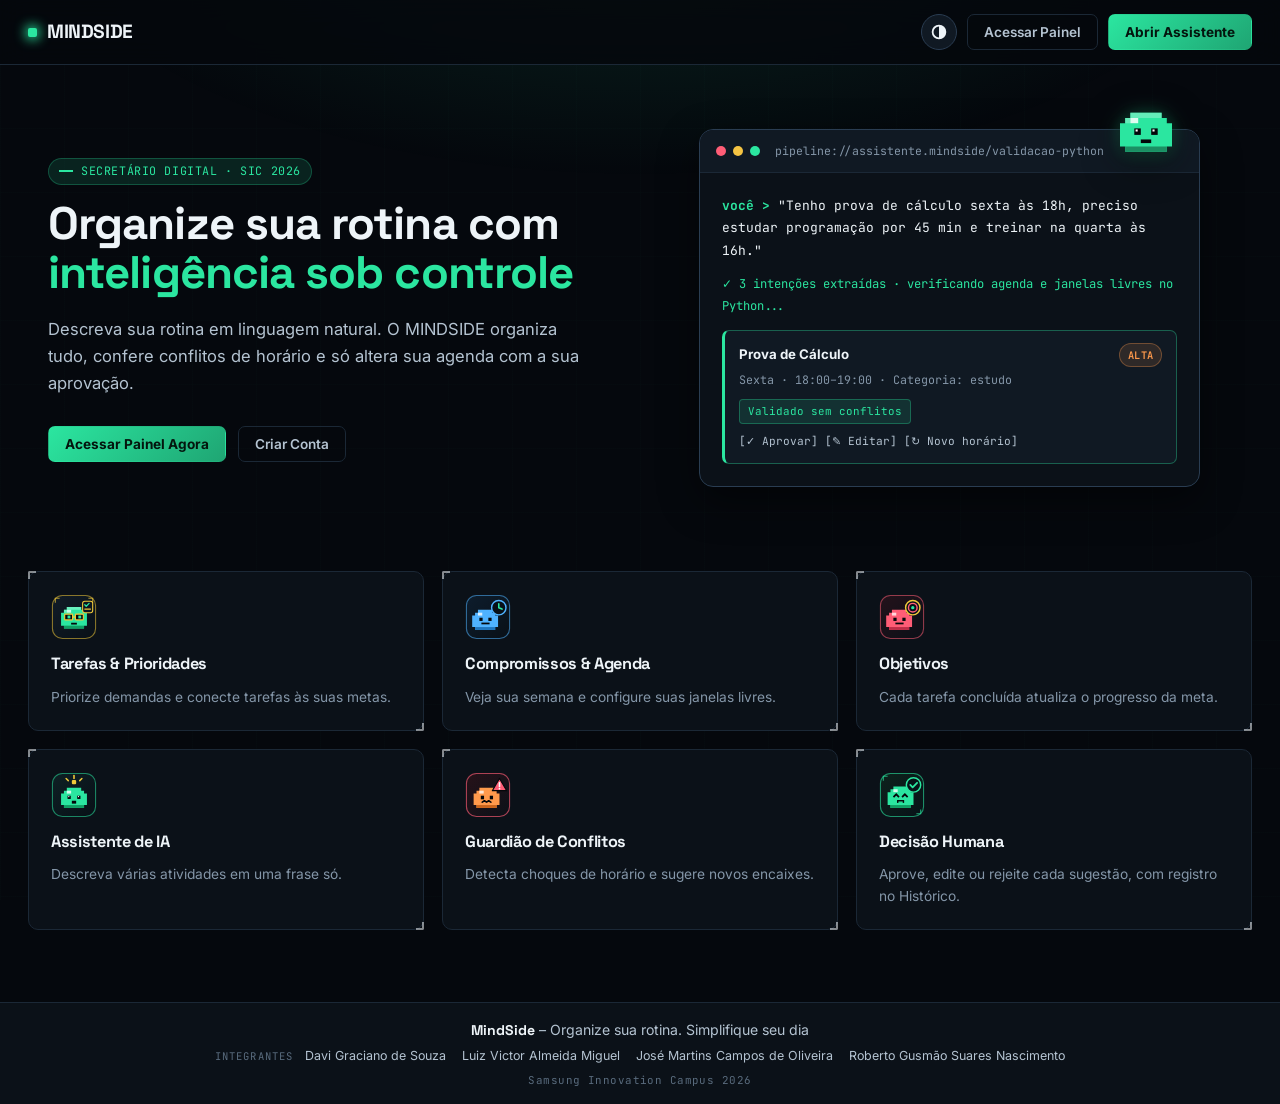
==== commit 5c06a1c0: "Add files via upload" ====
--- a/index.html
+++ b/index.html
@@ -2,63 +2,66 @@
 <html lang="pt-BR">
 <head>
 <meta charset="UTF-8">
-<meta name="viewport" content="width=device-width, initial-scale=1.0, viewport-fit=cover">
+<meta name="viewport" content="width=device-width, initial-scale=1.0">
 <title>MINDSIDE — Secretário Digital Inteligente</title>
-<link rel="canonical" href="https://mindside-demo.gt.tc/">
-<meta property="og:url" content="https://mindside-demo.gt.tc/">
-<meta property="og:title" content="MINDSIDE — Secretário Digital Inteligente (demonstração)">
+<link rel="icon" type="image/svg+xml" href="assets/stickers/slime-default.svg">
 <link rel="stylesheet" href="css/global.css">
 </head>
 <body data-area="ia">
   <nav class="navbar">
-    <div class="brand"><span class="brand-dot"></span> MINDSIDE</div>
+    <a class="brand" href="index.html"><span class="brand-dot"></span> MINDSIDE</a>
     <div class="nav-actions">
-      <span class="status-pill"><span class="dot"></span>VERSÃO DEMONSTRATIVA</span>
-      <button class="theme-toggle" data-theme-toggle>🌙</button>
-      <a class="btn btn-ghost" href="dashboard.html">Acessar</a>
-      <a class="btn btn-primary" href="cadastro.html">Começar</a>
+      <button class="theme-toggle" data-theme-toggle aria-label="Mudar para tema claro"><svg viewBox="0 0 24 24" width="18" height="18" aria-hidden="true" focusable="false"><circle cx="12" cy="12" r="8.5" fill="none" stroke="currentColor" stroke-width="2.4"/><path d="M12 3.5a8.5 8.5 0 0 1 0 17z" fill="currentColor"/></svg></button>
+      <a class="btn btn-ghost" href="dashboard.html">Acessar Painel</a>
+      <a class="btn btn-primary" href="assistente.html">Abrir Assistente</a>
     </div>
   </nav>
 
   <section class="hero">
     <div class="hero-inner">
-      <div>
-        <div class="eyebrow-mono"><span class="bar"></span>SECRETÁRIO DIGITAL · CONTEXTO PESSOAL</div>
-        <h1>Organize sua rotina com <span class="accent">inteligência sob controle</span></h1>
-        <p class="lead-text">O MINDSIDE interpreta o que você escreve, verifica conflitos de horário
-          e propõe uma organização melhor. Nada é alterado sem a sua aprovação — a decisão final
-          é sempre sua.</p>
+      <div class="hero-copy">
+        <div class="eyebrow-mono"><span class="bar"></span>SECRETÁRIO DIGITAL · SIC 2026</div>
+        <h1>Organize sua rotina com<br><span class="accent">inteligência sob controle</span></h1>
+        <p class="lead-text">
+          Descreva sua rotina em linguagem natural. O MINDSIDE organiza tudo, confere conflitos de horário
+          e só altera sua agenda com a sua aprovação.
+        </p>
         <div class="hero-actions">
-          <a class="btn btn-primary" href="dashboard.html">Ver demonstração</a>
-          <a class="btn" href="assistente.html">Testar o assistente</a>
+          <a class="btn btn-primary" href="dashboard.html">Acessar Painel Agora</a>
+          <a class="btn btn-ghost" href="cadastro.html">Criar Conta</a>
         </div>
       </div>
 
-      <div style="position:relative;">
+      <div class="hero-visual" style="position:relative;">
         <div class="terminal hud">
           <div class="terminal-bar">
             <span class="tdot" style="background:var(--red);"></span>
             <span class="tdot" style="background:var(--yellow);"></span>
             <span class="tdot" style="background:var(--green);"></span>
-            <span class="label">assistente.mindside</span>
+            <span class="label">pipeline://assistente.mindside/validacao-python</span>
           </div>
           <div class="terminal-body">
-            <div><span class="prompt">&gt;</span> <span class="you">Tenho prova de matemática sexta-feira às 18h,
-              preciso terminar meu trabalho de programação.</span></div>
-            <div style="margin-top:14px;">
-              <span class="ai-line">analisando texto → extraindo data, horário e prioridade...</span>
+            <div><span class="prompt">você &gt;</span> <span class="you">"Tenho prova de cálculo sexta às 18h, preciso estudar programação por 45 min e treinar na quarta às 16h."</span></div>
+            <div style="margin-top:10px;">
+              <span class="ai-line">✓ 3 intenções extraídas · verificando agenda e janelas livres no Python...</span>
             </div>
-            <div style="margin-top:10px;">
-              📅 <strong>Prova de matemática</strong> — sex, 18:00 · prioridade alta
-              <span class="tag">aguardando aprovação</span>
-            </div>
-            <div style="margin-top:14px; color:var(--text-dim);">
-              <span class="term-actions"><span>[ APROVAR ]</span><span>[ EDITAR ]</span><span>[ REJEITAR ]</span></span><span class="blinking-cursor"></span>
+            <div class="terminal-preview-card">
+              <div style="display:flex; justify-content:space-between; align-items:center; gap:8px;">
+                <strong style="font-size:.83rem;">Prova de Cálculo</strong>
+                <span class="badge badge-alta">alta</span>
+              </div>
+              <div style="font-size:.73rem; color:var(--text-dim); font-family:var(--font-mono); margin-top:3px;">
+                Sexta · 18:00–19:00 · Categoria: estudo
+              </div>
+              <div style="display:flex; justify-content:space-between; align-items:center; margin-top:8px; gap:8px; flex-wrap:wrap;">
+                <span class="tag">Validado sem conflitos</span>
+                <span style="font-family:var(--font-mono); font-size:.7rem; color:var(--text-secondary);">[✓ Aprovar] [✎ Editar] [↻ Novo horário]</span>
+              </div>
             </div>
           </div>
         </div>
         <div class="hero-slime-badge">
-          <div data-slime style="width:100%;height:100%;" title="MINDSIDE — assistente de IA"></div>
+          <div data-slime style="width:100%;height:100%;" title="MINDSIDE — Mascote Interativo"></div>
         </div>
       </div>
     </div>
@@ -66,31 +69,55 @@
 
   <div class="container">
     <div class="features">
-      <div class="feature-card hud"><div class="icon">📋</div><h3>Tarefas</h3><p>Crie, priorize e acompanhe tarefas com prazos, categorias e status.</p></div>
-      <div class="feature-card hud"><div class="icon">📅</div><h3>Compromissos & Agenda</h3><p>Visualize sua rotina e deixe o sistema detectar conflitos de horário automaticamente.</p></div>
-      <div class="feature-card hud"><div class="icon">🎯</div><h3>Objetivos</h3><p>Defina metas pessoais e acompanhe o progresso ao longo do tempo.</p></div>
-      <div class="feature-card hud"><div class="icon">🤖</div><h3>Assistente de IA</h3><p>Escreva em linguagem natural — o MINDSIDE interpreta e sugere, você aprova.</p></div>
-      <div class="feature-card hud"><div class="icon">⚠️</div><h3>Detecção de conflitos</h3><p>Antes de qualquer alteração, o sistema verifica sobreposições de horário.</p></div>
-      <div class="feature-card hud"><div class="icon">🕓</div><h3>Histórico</h3><p>Todas as suas decisões ficam registradas — transparência total.</p></div>
+      <div class="feature-card hud">
+        <img class="sticker-img" src="assets/stickers/slime-focus.svg" alt="Ícone Tarefas">
+        <h3>Tarefas & Prioridades</h3>
+        <p>Priorize demandas e conecte tarefas às suas metas.</p>
+      </div>
+      <div class="feature-card hud">
+        <img class="sticker-img" src="assets/stickers/slime-schedule.svg" alt="Ícone Agenda">
+        <h3>Compromissos & Agenda</h3>
+        <p>Veja sua semana e configure suas janelas livres.</p>
+      </div>
+      <div class="feature-card hud">
+        <img class="sticker-img" src="assets/stickers/slime-goal.svg" alt="Ícone Objetivos">
+        <h3>Objetivos</h3>
+        <p>Cada tarefa concluída atualiza o progresso da meta.</p>
+      </div>
+      <div class="feature-card hud">
+        <img class="sticker-img" src="assets/stickers/slime-idea.svg" alt="Ícone Assistente IA">
+        <h3>Assistente de IA</h3>
+        <p>Descreva várias atividades em uma frase só.</p>
+      </div>
+      <div class="feature-card hud">
+        <img class="sticker-img" src="assets/stickers/slime-conflict.svg" alt="Ícone Conflitos">
+        <h3>Guardião de Conflitos</h3>
+        <p>Detecta choques de horário e sugere novos encaixes.</p>
+      </div>
+      <div class="feature-card hud">
+        <img class="sticker-img" src="assets/stickers/slime-done.svg" alt="Ícone Controle Humano">
+        <h3>Decisão Humana</h3>
+        <p>Aprove, edite ou rejeite cada sugestão, com registro no Histórico.</p>
+      </div>
     </div>
   </div>
 
-  <section class="section-alt">
-    <div class="container">
-      <h2>Como a IA funciona aqui</h2>
-      <p class="lead">
-        A Inteligência Artificial do MINDSIDE nunca altera nada sozinha. Ela apenas interpreta o que
-        você escreve e propõe uma sugestão estruturada — sempre com um motivo explicado.
-        Toda alteração real só acontece depois da sua aprovação explícita.
-      </p>
-      <p class="lead">
-        <strong style="color:var(--text);">Sobre esta demonstração:</strong> tudo roda no seu navegador — os dados ficam salvos
-        apenas neste dispositivo e o assistente usa um interpretador local por regras, sem enviar nada para servidores externos.
-      </p>
+
+  <footer class="footer">
+    <div class="footer-inner">
+      <p class="footer-tagline"><strong>MindSide</strong> – Organize sua rotina. Simplifique seu dia</p>
+      <div class="footer-team">
+        <span class="footer-label">Integrantes</span>
+        <ul class="footer-members">
+          <li>Davi Graciano de Souza</li>
+          <li>Luiz Victor Almeida Miguel</li>
+          <li>José Martins Campos de Oliveira</li>
+          <li>Roberto Gusmão Suares Nascimento</li>
+        </ul>
+      </div>
+      <p class="footer-course">Samsung Innovation Campus 2026</p>
     </div>
-  </section>
-
-  <footer class="footer">MINDSIDE · SECRETÁRIO DIGITAL INTELIGENTE PARA GERENCIAMENTO PESSOAL SOB CONTEXTO</footer>
+  </footer>
 
   <script src="js/theme.js"></script>
   <script src="js/area-theme.js"></script>
--- a/css/global.css
+++ b/css/global.css
@@ -1,780 +1,2146 @@
 /* =========================================================
-   MINDSIDE — Design System
-   Estética: painel de controle / HUD técnico.
-   Tipografia: Space Grotesk (display) + Inter (corpo) + JetBrains Mono (dados/labels).
+   MINDSIDE — Design System v2.0 (Tactical Calm HUD / Precision Studio)
+   Direção estética: Clareza executiva, precisão técnica e personalidade original.
+   Tipografia: Space Grotesk (display) + Inter (corpo) + JetBrains Mono (telemetria/horários).
    ========================================================= */
-@import url('https://fonts.googleapis.com/css2?family=Space+Grotesk:wght@500;600;700&family=Inter:wght@400;500;600&family=JetBrains+Mono:wght@400;500;600&display=swap');
-
-:root{
-  --green:#2be6a0; --green-dark:#0f9e63; --green-dim:#0d3a2b;
-  --yellow:#f0c93a; --blue:#4fb2ff; --red:#ff5d76;
-  --orange:#ff9a4c; --purple:#b07bff; --indigo:#6c7bff;
-  --black:#04070a; --panel:#0a1017; --panel-2:#0e161e;
-  --border:#1a2530; --border-bright:#28394a;
-  --text:#e9f1f6; --text-dim:#7c8ea0; --text-dimmer:#4c5c6c;
-  --accent:var(--green); --accent-dark:var(--green-dark);
-  --danger:#ff4d5e; --success:#2be6a0; --warn:#ffb020;
-  --radius:10px; --radius-sm:6px;
-  --shadow:0 12px 40px rgba(0,0,0,.5);
-  --glow: 0 0 0 rgba(43,230,160,0);
-  --font-display:'Space Grotesk', 'Inter', sans-serif;
-  --font-body:'Inter', -apple-system, sans-serif;
-  --font-mono:'JetBrains Mono', ui-monospace, Menlo, monospace;
-  --grid-size:34px;
+@import url('https://fonts.googleapis.com/css2?family=Space+Grotesk:wght@500;600;700&family=Inter:wght@400;500;600;700&family=JetBrains+Mono:wght@400;500;600&display=swap');
+
+:root {
+  /* Paleta cromática principal e acentos de domínio */
+  --green: #2be6a0;
+  --green-dark: #0f9e63;
+  --green-dim: rgba(43, 230, 160, 0.12);
+  --yellow: #f5c443;
+  --blue: #4fb2ff;
+  --blue-deep: #2a74e0;
+  --blue-soft: #94d4ff;
+  --red: #ff5d76;
+  --orange: #ff9a4c;
+  --purple: #b07bff;
+  --indigo: #7c8cff;
+
+  /* Superfícies em camadas (Dark HUD padrão) */
+  --black: #05080d;
+  --panel: #0b1118;
+  --panel-2: #101923;
+  --panel-3: #162230;
+  --panel-hover: #14202c;
+  --border: #1b2836;
+  --border-bright: #2a3d52;
+
+  /* Tipografia e hierarquia de contraste (WCAG AA/AAA) */
+  --text: #eef4f8;
+  --text-secondary: #b4c3d1;
+  --text-dim: #8496a8;
+  --text-dimmer: #596b7d;
+
+  /* Semântica de estado */
+  --accent: var(--green);
+  --accent-dark: var(--green-dark);
+  --danger: #ff5d76;
+  --danger-dim: rgba(255, 93, 118, 0.12);
+  --success: #2be6a0;
+  --success-dim: rgba(43, 230, 160, 0.12);
+  --warn: #ffb020;
+  --warn-dim: rgba(255, 176, 32, 0.14);
+
+  /* Geometria, elevação e ritmo espacial */
+  --radius-lg: 14px;
+  --radius: 10px;
+  --radius-sm: 7px;
+  --radius-xs: 5px;
+  --shadow-sm: 0 4px 14px rgba(0, 0, 0, 0.28);
+  --shadow: 0 14px 40px rgba(0, 0, 0, 0.48);
+  --shadow-lg: 0 24px 64px rgba(0, 0, 0, 0.65);
+
+  /* Fontes */
+  --font-display: 'Space Grotesk', 'Inter', -apple-system, sans-serif;
+  --font-body: 'Inter', -apple-system, BlinkMacSystemFont, sans-serif;
+  --font-mono: 'JetBrains Mono', ui-monospace, SFMono-Regular, Menlo, monospace;
+  --grid-size: 64px;
 
   /* ---------- Sistema centralizado de tema por área ----------
-     --accent-area é a ÚNICA fonte de verdade para "a cor desta área".
-     Todo componente que precisa de destaque temático lê esta variável
-     (com fallback para --accent = verde, o tema padrão do MINDSIDE).
-     As regras :has() abaixo a definem sem flash, a partir do atributo
-     data-area do <body> — e js/area-theme.js pode sobrescrevê-la em
-     runtime (inline style em :root sempre vence sobre :has(), então
-     o JS tem a palavra final, como pede a arquitetura). */
+     --accent-area é a ÚNICA fonte de verdade para a cor temática da página ativa. */
   --accent-area: var(--green);
-  --accent-area-hover: color-mix(in srgb, var(--accent-area) 85%, white);
-  --accent-area-dark: color-mix(in srgb, var(--accent-area) 70%, black);
-  --accent-area-light: color-mix(in srgb, var(--accent-area) 16%, transparent);
-  --accent-area-glow: color-mix(in srgb, var(--accent-area) 38%, transparent);
-}
-/* Mapa central área → cor. Adicionar uma nova área é UMA linha aqui. */
+  --accent-area-hover: color-mix(in srgb, var(--accent-area) 86%, white);
+  --accent-area-dark: color-mix(in srgb, var(--accent-area) 72%, black);
+  --accent-area-light: color-mix(in srgb, var(--accent-area) 14%, transparent);
+  --accent-area-border: color-mix(in srgb, var(--accent-area) 38%, transparent);
+  --accent-area-glow: color-mix(in srgb, var(--accent-area) 32%, transparent);
+}
+
+/* Mapa central área → cor */
 :root:has(body[data-area="ia"])            { --accent-area: var(--green); }
 :root:has(body[data-area="tarefas"])       { --accent-area: var(--yellow); }
-:root:has(body[data-area="compromissos"])  { --accent-area: var(--blue); }
-:root:has(body[data-area="agenda"])        { --accent-area: var(--blue); }
+:root:has(body[data-area="compromissos"])  { --accent-area: var(--blue-deep); }
+:root:has(body[data-area="agenda"])        { --accent-area: var(--blue-soft); }
 :root:has(body[data-area="objetivos"])     { --accent-area: var(--red); }
 :root:has(body[data-area="documentos"])    { --accent-area: var(--orange); }
 :root:has(body[data-area="perfil"])        { --accent-area: var(--purple); }
-:root:has(body[data-area="configuracoes"]) { --accent-area: var(--purple); }
+:root:has(body[data-area="configuracoes"]) { --accent-area: var(--orange); }
 :root:has(body[data-area="historico"])     { --accent-area: var(--indigo); }
-[data-theme="light"]{
-  --black:#eef1f5; --panel:#ffffff; --panel-2:#f3f5f8;
-  --border:#d7dee6; --border-bright:#b9c5d1;
-  --text:#0c141c; --text-dim:#54636f; --text-dimmer:#8b97a3;
-  --shadow:0 12px 32px rgba(30,45,60,.10);
-  --green-dim:#e3faf1;
-}
-
-*{box-sizing:border-box;}
-html,body{height:100%;}
-body{
-  margin:0; font-family:var(--font-body); background:var(--black); color:var(--text);
-  transition:background .35s ease, color .35s ease;
+
+/* Tema Claro (Precision Daylight) */
+[data-theme="light"] {
+  --black: #f2f5f9;
+  --panel: #ffffff;
+  --panel-2: #f6f8fb;
+  --panel-3: #eaeff5;
+  --panel-hover: #eef3f8;
+  --border: #dce3ec;
+  --border-bright: #c2cedc;
+  --text: #0d1722;
+  --text-secondary: #334354;
+  --text-dim: #556677;
+  --text-dimmer: #7d8e9f;
+  --shadow-sm: 0 2px 8px rgba(15, 30, 50, 0.06);
+  --shadow: 0 12px 32px rgba(15, 30, 50, 0.09);
+  --shadow-lg: 0 20px 48px rgba(15, 30, 50, 0.14);
+  --green-dim: rgba(15, 158, 99, 0.10);
+  --blue-soft: #6cc3ff;
+}
+
+/* Reset e base */
+*, *::before, *::after { box-sizing: border-box; }
+/* Responsivo: quem rola é a janela (viewport), não o <body>. Com "height:100%" + overflow-x:hidden
+   nos dois, o body virava um container de rolagem aninhado (barra do navegador não recolhe no celular,
+   rolagem "presa", tela cheia cortada). Aqui só o html corta o excesso horizontal. */
+html { min-height: 100%; overflow-x: hidden; -webkit-text-size-adjust: 100%; text-size-adjust: 100%; }
+body {
+  min-height: 100%;
+  overflow-x: clip;
+  margin: 0;
+  font-family: var(--font-body);
+  background: var(--black);
+  color: var(--text);
+  line-height: 1.5;
+  -webkit-font-smoothing: antialiased;
+  transition: background-color .25s ease, color .25s ease;
   background-image:
-    linear-gradient(var(--border) 1px, transparent 1px),
-    linear-gradient(90deg, var(--border) 1px, transparent 1px);
-  background-size:var(--grid-size) var(--grid-size);
-  background-attachment:fixed;
-  position:relative;
-}
-[data-theme="dark"] body, body:not([data-theme]){
+    linear-gradient(rgba(43, 230, 160, 0.012) 1px, transparent 1px),
+    linear-gradient(90deg, rgba(43, 230, 160, 0.012) 1px, transparent 1px);
+  background-size: var(--grid-size) var(--grid-size);
+  background-attachment: fixed;
+  position: relative;
+}
+[data-theme="light"] body {
   background-image:
-    linear-gradient(rgba(43,230,160,.045) 1px, transparent 1px),
-    linear-gradient(90deg, rgba(43,230,160,.045) 1px, transparent 1px);
-}
-[data-theme="light"] body{
-  background-image:
-    linear-gradient(rgba(15,60,45,.05) 1px, transparent 1px),
-    linear-gradient(90deg, rgba(15,60,45,.05) 1px, transparent 1px);
-}
-body::before{
-  content:""; position:fixed; inset:0; pointer-events:none; z-index:0;
-  background:radial-gradient(ellipse 900px 500px at 50% -10%, rgba(43,230,160,.10), transparent 60%);
-}
-a{color:inherit; text-decoration:none;}
-button{font-family:inherit; cursor:pointer;}
-input,select,textarea{font-family:inherit;}
-h1,h2,h3{font-family:var(--font-display); letter-spacing:-.01em;}
-code,.mono{font-family:var(--font-mono);}
-
-.container{max-width:73.75rem; margin:0 auto; padding:0 24px; position:relative; z-index:1;}
-
-/* ---------- corner brackets (HUD panel decoration) ---------- */
-.hud, .card, .feature-card, .auth-card, .suggestion-card, .stat-card{
-  position:relative;
-}
-.hud::before,.hud::after,
-.card::before,.card::after,
-.feature-card::before,.feature-card::after,
-.auth-card::before,.auth-card::after,
-.suggestion-card::before,.suggestion-card::after{
-  content:""; position:absolute; width:9px; height:9px; pointer-events:none;
-  border-color:var(--accent-area, var(--accent)); opacity:.55;
-}
-.hud::before,.card::before,.feature-card::before,.auth-card::before,.suggestion-card::before{
-  top:-1px; left:-1px; border-top:2px solid; border-left:2px solid;
-}
-.hud::after,.card::after,.feature-card::after,.auth-card::after,.suggestion-card::after{
-  bottom:-1px; right:-1px; border-bottom:2px solid; border-right:2px solid;
-}
-
-/* ---------- Navbar ---------- */
-.navbar{
-  display:flex; align-items:center; justify-content:space-between;
-  padding:16px 24px; border-bottom:1px solid var(--border);
-  position:sticky; top:0; background:rgba(4,7,10,.82); backdrop-filter:blur(12px); z-index:50;
-}
-[data-theme="light"] .navbar{ background:rgba(238,241,245,.88); }
-.brand{display:flex; align-items:center; gap:10px; font-weight:700; font-size:1.25rem; letter-spacing:-.01em; font-family:var(--font-display);}
-.brand-dot{width:9px; height:9px; border-radius:2px; background:var(--accent); box-shadow:0 0 12px 2px var(--accent); animation:pulseDot 2.4s ease-in-out infinite;}
-@keyframes pulseDot{0%,100%{opacity:1;} 50%{opacity:.45;}}
-.nav-actions{display:flex; gap:10px; align-items:center;}
-
-.status-pill{
-  display:inline-flex; align-items:center; gap:6px; font-family:var(--font-mono); font-size:.68rem;
-  color:var(--accent); background:var(--green-dim); border:1px solid rgba(43,230,160,.3);
-  padding:4px 9px; border-radius:20px; letter-spacing:.02em;
-}
-.status-pill .dot{width:6px; height:6px; border-radius:50%; background:var(--accent); box-shadow:0 0 6px var(--accent); animation:pulseDot 2.2s ease-in-out infinite;}
-
-.btn{
-  border:1px solid var(--border-bright); background:var(--panel-2); color:var(--text);
-  padding:10px 18px; border-radius:var(--radius-sm); font-weight:600; font-size:.88rem;
-  transition:all .18s ease; font-family:var(--font-body);
-}
-.btn:hover{border-color:var(--accent-area,var(--accent)); box-shadow:0 0 0 1px var(--accent-area,var(--accent)), 0 0 16px var(--accent-area-glow); transform:translateY(-1px);}
-.btn-primary{ background:linear-gradient(135deg,var(--accent-area,var(--accent)),var(--accent-area-dark,var(--accent-dark))); border:1px solid transparent; color:#031b12; font-weight:700;}
-.btn-primary:hover{filter:brightness(1.08); box-shadow:0 0 22px var(--accent-area-glow);}
-.btn-ghost{background:transparent;}
-.btn-danger{background:var(--danger); border:1px solid transparent; color:#fff;}
-.btn-sm{padding:6px 12px; font-size:.78rem; border-radius:6px;}
-.btn:disabled{opacity:.5; cursor:not-allowed; transform:none; box-shadow:none;}
-
-/* ---------- Landing hero ---------- */
-.hero{padding:80px 24px 40px; position:relative; z-index:1;}
-.hero-inner{max-width:73.75rem; margin:0 auto; display:grid; grid-template-columns:1.1fr .9fr; gap:52px; align-items:center;}
-@media (max-width:940px){ .hero-inner{grid-template-columns:1fr;} }
-.eyebrow-mono{font-family:var(--font-mono); font-size:.72rem; color:var(--accent); letter-spacing:.04em; margin-bottom:14px; display:flex; align-items:center; gap:8px;}
-.eyebrow-mono .bar{width:22px; height:1px; background:var(--accent);}
-.hero h1{font-size:2.9rem; line-height:1.08; margin:0 0 18px; font-weight:700;}
-.hero h1 .accent{color:var(--accent);}
-.hero p.lead-text{color:var(--text-dim); font-size:1.05rem; max-width:520px; margin:0 0 30px; line-height:1.6;}
-.hero-actions{display:flex; gap:12px;}
-
-.terminal{
-  background:var(--panel); border:1px solid var(--border-bright); border-radius:var(--radius);
-  box-shadow:var(--shadow); overflow:hidden;
-}
-.terminal-bar{display:flex; align-items:center; gap:7px; padding:11px 14px; border-bottom:1px solid var(--border); background:var(--panel-2);}
-.terminal-bar .tdot{width:9px; height:9px; border-radius:50%; background:var(--border-bright);}
-.terminal-bar .label{margin-left:8px; font-family:var(--font-mono); font-size:.7rem; color:var(--text-dim);}
-.terminal-body{padding:20px; font-family:var(--font-mono); font-size:.82rem; line-height:1.85;}
-.terminal-body .prompt{color:var(--text-dim);}
-.terminal-body .you{color:var(--text);}
-.terminal-body .ai-line{color:var(--accent);}
-.terminal-body .tag{display:inline-block; background:var(--green-dim); color:var(--accent); border:1px solid rgba(43,230,160,.3); padding:1px 7px; border-radius:4px; font-size:.72rem; margin-top:10px;}
-.hero-slime-badge{
-  position:absolute; top:-22px; right:28px; width:64px; height:52px; z-index:3;
-  filter:drop-shadow(0 6px 14px rgba(0,0,0,.5));
-}
-.blinking-cursor{display:inline-block; width:7px; height:14px; background:var(--accent); vertical-align:middle; animation:blink 1s step-end infinite;}
-@keyframes blink{50%{opacity:0;}}
-
-.features{display:grid; grid-template-columns:repeat(auto-fit,minmax(230px,1fr)); gap:16px; padding:56px 0 80px; position:relative; z-index:1;}
-.feature-card{
-  background:var(--panel); border:1px solid var(--border); border-radius:var(--radius);
-  padding:24px; transition:border-color .2s ease;
-}
-.feature-card:hover{border-color:var(--border-bright);}
-.feature-card .icon{font-size:1.5rem; margin-bottom:12px; display:inline-block;}
-.feature-card h3{margin:0 0 8px; font-size:1rem;}
-.feature-card p{color:var(--text-dim); font-size:.86rem; margin:0; line-height:1.55;}
-
-.section-alt{background:var(--panel); border-top:1px solid var(--border); border-bottom:1px solid var(--border); padding:64px 0; position:relative; z-index:1;}
-.section-alt h2{text-align:center; margin-bottom:14px; font-size:1.6rem;}
-.section-alt p.lead{text-align:center; color:var(--text-dim); max-width:600px; margin:0 auto 18px; line-height:1.6;}
-
-.footer{padding:34px 24px; text-align:center; color:var(--text-dimmer); font-size:.76rem; font-family:var(--font-mono); position:relative; z-index:1;}
-
-/* ---------- Auth pages ---------- */
-.auth-wrap{min-height:100vh; display:flex; align-items:center; justify-content:center; padding:24px; position:relative; z-index:1;}
-.auth-card{
-  width:100%; max-width:400px; background:var(--panel); border:1px solid var(--border-bright);
-  border-radius:var(--radius); padding:36px 32px; box-shadow:var(--shadow); text-align:center;
-}
-.auth-card h2{margin:16px 0 4px; font-size:1.35rem;}
-.auth-card p.sub{color:var(--text-dim); font-size:.85rem; margin:0 0 24px;}
-.field{text-align:left; margin-bottom:16px;}
-.field label{display:block; font-family:var(--font-mono); font-size:.72rem; color:var(--text-dim); margin-bottom:6px; letter-spacing:.02em;}
-.field input{
-  width:100%; padding:11px 14px; background:var(--panel-2); border:1px solid var(--border);
-  border-radius:var(--radius-sm); color:var(--text); font-size:.92rem;
-}
-.field input:focus{outline:none; border-color:var(--accent-area,var(--accent)); box-shadow:0 0 0 3px var(--accent-area-light);}
-.auth-card .btn-primary{width:100%; padding:12px; margin-top:8px;}
-.switch-link{margin-top:18px; font-size:.83rem; color:var(--text-dim);}
-.switch-link a{color:var(--accent-area,var(--accent)); font-weight:600;}
-.auth-card p.sub a{color:var(--accent-area,var(--accent)); font-weight:600;}
-.form-error{background:rgba(255,77,94,.1); color:var(--danger); border:1px solid rgba(255,77,94,.35);
-  border-radius:var(--radius-sm); padding:10px 12px; font-size:.8rem; margin-bottom:14px; display:none; font-family:var(--font-mono);}
-
-/* ---------- App shell ---------- */
-.app-shell{display:flex; min-height:100vh; min-height:100dvh; position:relative; z-index:1;}
-.sidebar{
-  width:14.5rem; background:var(--panel); border-right:1px solid var(--border);
-  display:flex; flex-direction:column; padding:20px 14px; position:sticky; top:0; height:100vh; height:100dvh; overflow-y:auto; overscroll-behavior:contain;
-  transition:transform .25s ease;
-}
-.sidebar .brand{padding:0 8px 8px;}
-.sidebar-status{margin:0 8px 20px; padding-bottom:16px; border-bottom:1px solid var(--border);}
-.side-link{
-  display:flex; align-items:center; gap:10px; padding:10px 12px; border-radius:var(--radius-sm);
-  color:var(--text-dim); font-size:.87rem; font-weight:500; margin-bottom:2px; border-left:3px solid transparent;
-  transition:color .2s ease, border-color .2s ease, background-color .2s ease;
-}
-.side-link:hover{background:var(--panel-2); color:var(--text);}
-.side-link.active{background:var(--panel-2); color:var(--accent-area,var(--accent)); border-left:3px solid var(--accent-area,var(--accent));}
-.side-link .ic{width:18px; text-align:center;}
-.sidebar-footer{margin-top:auto; display:flex; flex-direction:column; gap:10px;}
-.sidebar-user{display:flex; align-items:center; gap:8px; padding:8px 4px; border-top:1px solid var(--border); padding-top:14px;}
-.sidebar-user .name{font-weight:600; font-size:.8rem;}
-.sidebar-user .email{color:var(--text-dimmer); font-size:.68rem; font-family:var(--font-mono);}
-
-.menu-toggle{display:none;}
-
-.main-area{flex:1; min-width:0; padding:24px 30px 60px;}
-.topbar{display:flex; align-items:center; justify-content:space-between; margin-bottom:24px; gap:12px; flex-wrap:wrap;}
-.topbar h1{margin:0; font-size:1.4rem;}
-.topbar .sub{color:var(--text-dim); font-size:.83rem; margin-top:3px;}
-.top-actions{display:flex; gap:10px; align-items:center;}
-
-.theme-toggle{
-  width:38px; height:38px; border-radius:var(--radius-sm); border:1px solid var(--border-bright); background:var(--panel-2);
-  display:flex; align-items:center; justify-content:center; font-size:1rem;
-}
-
-.grid-3{display:grid; grid-template-columns:repeat(3,1fr); gap:16px;}
-.grid-2{display:grid; grid-template-columns:2fr 1fr; gap:16px;}
-
-.card{
-  background:var(--panel); border:1px solid var(--border); border-radius:var(--radius);
-  padding:20px;
-}
-.card h3{margin:0 0 4px; font-size:.92rem; font-family:var(--font-display);}
-.stat-card{border-top:2px solid var(--accent-area,var(--accent)); padding-top:18px; transition:border-color .25s ease;}
-.stat-card .label-row{display:flex; justify-content:space-between; align-items:center;}
-.stat-card .label-row .tick{font-family:var(--font-mono); font-size:.65rem; color:var(--text-dimmer);}
-.stat-card .num{font-family:var(--font-mono); font-size:2.1rem; font-weight:600; margin:8px 0 2px; color:var(--text);}
-.stat-card .label{color:var(--text-dim); font-size:.8rem;}
-
-.list-card{margin-bottom:18px;}
-.list-card .head{display:flex; justify-content:space-between; align-items:center; margin-bottom:12px;}
-.item-row{
-  display:flex; align-items:center; justify-content:space-between; gap:10px;
-  padding:12px 14px; background:var(--panel-2); border-radius:var(--radius-sm); margin-bottom:8px;
-  border-left:2px solid var(--accent-area,var(--accent)); transition:border-color .25s ease;
-}
-.item-row .meta{font-size:.74rem; color:var(--text-dim); font-family:var(--font-mono); margin-top:2px;}
-.item-title{font-weight:600; font-size:.88rem;}
-.empty-state{color:var(--text-dimmer); font-size:.82rem; padding:22px; text-align:center; font-family:var(--font-mono);}
-
-.badge{display:inline-block; padding:3px 9px; border-radius:4px; font-size:.66rem; font-weight:600; font-family:var(--font-mono); letter-spacing:.02em; border:1px solid transparent;}
-.badge-baixa{background:rgba(79,178,255,.12); color:var(--blue); border-color:rgba(79,178,255,.3);}
-.badge-media{background:rgba(240,201,58,.12); color:var(--yellow); border-color:rgba(240,201,58,.3);}
-.badge-alta{background:rgba(255,154,76,.14); color:var(--orange); border-color:rgba(255,154,76,.3);}
-.badge-urgente{background:rgba(255,93,118,.14); color:var(--red); border-color:rgba(255,93,118,.3);}
-.badge-pendente{background:rgba(124,142,160,.14); color:var(--text-dim); border-color:rgba(124,142,160,.3);}
-.badge-em_andamento{background:rgba(79,178,255,.12); color:var(--blue); border-color:rgba(79,178,255,.3);}
-.badge-concluida{background:rgba(43,230,160,.14); color:var(--success); border-color:rgba(43,230,160,.3);}
-
-/* ---------- Forms / modals ---------- */
-.modal-overlay{
-  position:fixed; inset:0; background:rgba(2,4,6,.68); display:none;
-  align-items:center; justify-content:center; z-index:200; padding:20px; backdrop-filter:blur(3px);
-}
-.modal-overlay.open{display:flex;}
-.modal{
-  background:var(--panel); border:1px solid var(--border-bright); border-radius:var(--radius);
-  padding:26px; width:100%; max-width:460px; box-shadow:var(--shadow); max-height:88vh; overflow-y:auto;
-  position:relative;
-}
-.modal::before,.modal::after{content:""; position:absolute; width:10px; height:10px; border-color:var(--accent-area,var(--accent)); opacity:.5;}
-.modal::before{top:-1px; left:-1px; border-top:2px solid; border-left:2px solid;}
-.modal::after{bottom:-1px; right:-1px; border-bottom:2px solid; border-right:2px solid;}
-.modal h3{margin-top:0; font-size:1.05rem;}
-.form-row{display:grid; grid-template-columns:1fr 1fr; gap:12px;}
-.modal-actions{display:flex; justify-content:flex-end; gap:10px; margin-top:18px;}
-
-/* toasts */
-.toast-wrap{position:fixed; bottom:22px; right:22px; display:flex; flex-direction:column; gap:10px; z-index:300;}
-.toast{
-  background:var(--panel); border:1px solid var(--border-bright); border-left:3px solid var(--accent-area,var(--accent));
-  padding:12px 16px; border-radius:var(--radius-sm); box-shadow:var(--shadow); font-size:.83rem; min-width:220px;
-  animation:slideIn .25s ease;
-}
-.toast.error{border-left-color:var(--danger);}
-.toast.success{border-left-color:var(--success);}
-@keyframes slideIn{from{transform:translateX(30px); opacity:0;} to{transform:translateX(0); opacity:1;}}
-
-/* Agenda */
-.agenda-tabs{display:flex; gap:8px; margin-bottom:16px;}
-.agenda-day-col{background:var(--panel-2); border-radius:var(--radius-sm); padding:12px; min-height:70px; border:1px solid var(--border);}
-.agenda-grid{display:grid; grid-template-columns:repeat(7,1fr); gap:8px;}
-.agenda-day-label{font-family:var(--font-mono); font-size:.68rem; color:var(--text-dim); margin-bottom:8px; font-weight:600; letter-spacing:.02em;}
-
-/* Chat / assistente */
-.chat-wrap{display:flex; flex-direction:column; height:calc(100vh - 150px); background:var(--panel);
-  border:1px solid var(--border-bright); border-radius:var(--radius); overflow:hidden; position:relative;}
-.chat-wrap::before,.chat-wrap::after{content:""; position:absolute; width:10px; height:10px; border-color:var(--accent-area,var(--accent)); opacity:.5; z-index:2;}
-.chat-wrap::before{top:-1px; left:-1px; border-top:2px solid; border-left:2px solid;}
-.chat-wrap::after{bottom:-1px; right:-1px; border-bottom:2px solid; border-right:2px solid;}
-.chat-messages{flex:1; overflow-y:auto; padding:22px; display:flex; flex-direction:column; gap:14px;}
-.msg{max-width:72%; padding:12px 16px; border-radius:var(--radius-sm); font-size:.88rem; line-height:1.55;}
-.msg.user{align-self:flex-end; background:var(--accent-area,var(--accent)); color:#031b12; font-weight:500;}
-.msg.ai{align-self:flex-start; background:var(--panel-2); border:1px solid var(--border);}
-.chat-input-bar{display:flex; gap:10px; padding:16px; border-top:1px solid var(--border);}
-.chat-input-bar input{flex:1; padding:12px 16px; border-radius:var(--radius-sm); background:var(--panel-2); border:1px solid var(--border); color:var(--text);}
-.chat-input-bar input:focus{outline:none; border-color:var(--accent-area,var(--accent));}
-.suggestion-card{
-  border:1px solid var(--accent-area,var(--accent)); background:var(--accent-area-light, rgba(43,230,160,.05));
-  border-radius:var(--radius-sm); padding:14px; font-size:.84rem; transition:border-color .25s ease, background-color .25s ease;
-}
-.suggestion-card .conflict-warning{color:var(--danger); font-weight:600; margin-top:8px; font-size:.76rem; font-family:var(--font-mono);}
-.suggestion-actions{display:flex; gap:8px; margin-top:12px; flex-wrap:wrap;}
-
-/* Slime mascot */
-/* Slime — pixel art real via box-shadow (grade de pixels 6px, sem border-radius) */
-.slime-box{position:relative; width:100%; height:100%; display:flex; align-items:center; justify-content:center;}
-.slime{position:relative; width:78px; height:66px; transform-origin:top left;}
-.slime-inner{position:relative; width:100%; height:100%; transition:transform .12s ease;}
-.slime .pixel-body{
-  position:absolute; top:0; left:6px; width:6px; height:6px; background:transparent;
-  transition:box-shadow .3s ease, filter .3s ease;
-  filter:drop-shadow(0 4px 8px rgba(0,0,0,.45)) drop-shadow(0 0 9px var(--accent-area,var(--accent)));
-  box-shadow:
-    18px 6px 0 0 rgba(255,255,255,.55),
-    24px 6px 0 0 rgba(255,255,255,.55),
-    18px 12px 0 0 rgba(255,255,255,.55),
-    18px -6px 0 0 rgba(4,7,10,.7),
-    24px -6px 0 0 rgba(4,7,10,.7),
-    30px -6px 0 0 rgba(4,7,10,.7),
-    36px -6px 0 0 rgba(4,7,10,.7),
-    42px -6px 0 0 rgba(4,7,10,.7),
-    48px -6px 0 0 rgba(4,7,10,.7),
-    12px 0px 0 0 rgba(4,7,10,.7),
-    18px 0px 0 0 rgba(4,7,10,.7),
-    48px 0px 0 0 rgba(4,7,10,.7),
-    54px 0px 0 0 rgba(4,7,10,.7),
-    6px 6px 0 0 rgba(4,7,10,.7),
-    12px 6px 0 0 rgba(4,7,10,.7),
-    54px 6px 0 0 rgba(4,7,10,.7),
-    60px 6px 0 0 rgba(4,7,10,.7),
-    0px 12px 0 0 rgba(4,7,10,.7),
-    6px 12px 0 0 rgba(4,7,10,.7),
-    60px 12px 0 0 rgba(4,7,10,.7),
-    66px 12px 0 0 rgba(4,7,10,.7),
-    0px 18px 0 0 rgba(4,7,10,.7),
-    66px 18px 0 0 rgba(4,7,10,.7),
-    -6px 24px 0 0 rgba(4,7,10,.7),
-    0px 24px 0 0 rgba(4,7,10,.7),
-    66px 24px 0 0 rgba(4,7,10,.7),
-    72px 24px 0 0 rgba(4,7,10,.7),
-    -6px 30px 0 0 rgba(4,7,10,.7),
-    72px 30px 0 0 rgba(4,7,10,.7),
-    -6px 36px 0 0 rgba(4,7,10,.7),
-    72px 36px 0 0 rgba(4,7,10,.7),
-    -6px 42px 0 0 rgba(4,7,10,.7),
-    72px 42px 0 0 rgba(4,7,10,.7),
-    -6px 48px 0 0 rgba(4,7,10,.7),
-    0px 48px 0 0 rgba(4,7,10,.7),
-    66px 48px 0 0 rgba(4,7,10,.7),
-    72px 48px 0 0 rgba(4,7,10,.7),
-    0px 54px 0 0 rgba(4,7,10,.7),
-    6px 54px 0 0 rgba(4,7,10,.7),
-    24px 54px 0 0 rgba(4,7,10,.7),
-    30px 54px 0 0 rgba(4,7,10,.7),
-    36px 54px 0 0 rgba(4,7,10,.7),
-    42px 54px 0 0 rgba(4,7,10,.7),
-    60px 54px 0 0 rgba(4,7,10,.7),
-    66px 54px 0 0 rgba(4,7,10,.7),
-    6px 60px 0 0 rgba(4,7,10,.7),
-    12px 60px 0 0 rgba(4,7,10,.7),
-    18px 60px 0 0 rgba(4,7,10,.7),
-    24px 60px 0 0 rgba(4,7,10,.7),
-    42px 60px 0 0 rgba(4,7,10,.7),
-    48px 60px 0 0 rgba(4,7,10,.7),
-    54px 60px 0 0 rgba(4,7,10,.7),
-    60px 60px 0 0 rgba(4,7,10,.7),
-    24px 0px 0 0 var(--accent-area, var(--accent)),
-    30px 0px 0 0 var(--accent-area, var(--accent)),
-    36px 0px 0 0 var(--accent-area, var(--accent)),
-    42px 0px 0 0 var(--accent-area, var(--accent)),
-    18px 6px 0 0 var(--accent-area, var(--accent)),
-    24px 6px 0 0 var(--accent-area, var(--accent)),
-    30px 6px 0 0 var(--accent-area, var(--accent)),
-    36px 6px 0 0 var(--accent-area, var(--accent)),
-    42px 6px 0 0 var(--accent-area, var(--accent)),
-    48px 6px 0 0 var(--accent-area, var(--accent)),
-    12px 12px 0 0 var(--accent-area, var(--accent)),
-    18px 12px 0 0 var(--accent-area, var(--accent)),
-    24px 12px 0 0 var(--accent-area, var(--accent)),
-    30px 12px 0 0 var(--accent-area, var(--accent)),
-    36px 12px 0 0 var(--accent-area, var(--accent)),
-    42px 12px 0 0 var(--accent-area, var(--accent)),
-    48px 12px 0 0 var(--accent-area, var(--accent)),
-    54px 12px 0 0 var(--accent-area, var(--accent)),
-    6px 18px 0 0 var(--accent-area, var(--accent)),
-    12px 18px 0 0 var(--accent-area, var(--accent)),
-    18px 18px 0 0 var(--accent-area, var(--accent)),
-    24px 18px 0 0 var(--accent-area, var(--accent)),
-    30px 18px 0 0 var(--accent-area, var(--accent)),
-    36px 18px 0 0 var(--accent-area, var(--accent)),
-    42px 18px 0 0 var(--accent-area, var(--accent)),
-    48px 18px 0 0 var(--accent-area, var(--accent)),
-    54px 18px 0 0 var(--accent-area, var(--accent)),
-    60px 18px 0 0 var(--accent-area, var(--accent)),
-    6px 24px 0 0 var(--accent-area, var(--accent)),
-    12px 24px 0 0 var(--accent-area, var(--accent)),
-    18px 24px 0 0 var(--accent-area, var(--accent)),
-    24px 24px 0 0 var(--accent-area, var(--accent)),
-    30px 24px 0 0 var(--accent-area, var(--accent)),
-    36px 24px 0 0 var(--accent-area, var(--accent)),
-    42px 24px 0 0 var(--accent-area, var(--accent)),
-    48px 24px 0 0 var(--accent-area, var(--accent)),
-    54px 24px 0 0 var(--accent-area, var(--accent)),
-    60px 24px 0 0 var(--accent-area, var(--accent)),
-    0px 30px 0 0 var(--accent-area, var(--accent)),
-    6px 30px 0 0 var(--accent-area, var(--accent)),
-    12px 30px 0 0 var(--accent-area, var(--accent)),
-    18px 30px 0 0 var(--accent-area, var(--accent)),
-    24px 30px 0 0 var(--accent-area, var(--accent)),
-    30px 30px 0 0 var(--accent-area, var(--accent)),
-    36px 30px 0 0 var(--accent-area, var(--accent)),
-    42px 30px 0 0 var(--accent-area, var(--accent)),
-    48px 30px 0 0 var(--accent-area, var(--accent)),
-    54px 30px 0 0 var(--accent-area, var(--accent)),
-    60px 30px 0 0 var(--accent-area, var(--accent)),
-    66px 30px 0 0 var(--accent-area, var(--accent)),
-    0px 36px 0 0 var(--accent-area, var(--accent)),
-    6px 36px 0 0 var(--accent-area, var(--accent)),
-    12px 36px 0 0 var(--accent-area, var(--accent)),
-    18px 36px 0 0 var(--accent-area, var(--accent)),
-    24px 36px 0 0 var(--accent-area, var(--accent)),
-    30px 36px 0 0 var(--accent-area, var(--accent)),
-    36px 36px 0 0 var(--accent-area, var(--accent)),
-    42px 36px 0 0 var(--accent-area, var(--accent)),
-    48px 36px 0 0 var(--accent-area, var(--accent)),
-    54px 36px 0 0 var(--accent-area, var(--accent)),
-    60px 36px 0 0 var(--accent-area, var(--accent)),
-    66px 36px 0 0 var(--accent-area, var(--accent)),
-    0px 42px 0 0 var(--accent-area, var(--accent)),
-    6px 42px 0 0 var(--accent-area, var(--accent)),
-    12px 42px 0 0 var(--accent-area, var(--accent)),
-    18px 42px 0 0 var(--accent-area, var(--accent)),
-    24px 42px 0 0 var(--accent-area, var(--accent)),
-    30px 42px 0 0 var(--accent-area, var(--accent)),
-    36px 42px 0 0 var(--accent-area, var(--accent)),
-    42px 42px 0 0 var(--accent-area, var(--accent)),
-    48px 42px 0 0 var(--accent-area, var(--accent)),
-    54px 42px 0 0 var(--accent-area, var(--accent)),
-    60px 42px 0 0 var(--accent-area, var(--accent)),
-    66px 42px 0 0 var(--accent-area, var(--accent)),
-    6px 48px 0 0 var(--accent-area, var(--accent)),
-    12px 48px 0 0 var(--accent-area, var(--accent)),
-    18px 48px 0 0 var(--accent-area, var(--accent)),
-    24px 48px 0 0 var(--accent-area, var(--accent)),
-    30px 48px 0 0 var(--accent-area, var(--accent)),
-    36px 48px 0 0 var(--accent-area, var(--accent)),
-    42px 48px 0 0 var(--accent-area, var(--accent)),
-    48px 48px 0 0 var(--accent-area, var(--accent)),
-    54px 48px 0 0 var(--accent-area, var(--accent)),
-    60px 48px 0 0 var(--accent-area, var(--accent)),
-    12px 54px 0 0 var(--accent-area, var(--accent)),
-    18px 54px 0 0 var(--accent-area, var(--accent)),
-    48px 54px 0 0 var(--accent-area, var(--accent)),
-    54px 54px 0 0 var(--accent-area, var(--accent));
-}
-.slime .pixel-eye{position:absolute; top:24px; width:6px; height:6px; background:#04070a;}
-.slime .pixel-eye.l{left:30px;}
-.slime .pixel-eye.r{left:48px;}
-
-/* Boquinha — elemento próprio, sem filtro/sombra aplicado (assim como os
-   olhos), mas dentro de .slime-inner então acompanha squash/stretch e a
-   reação especial junto com o resto do corpo. Formas retangulares (sem
-   border-radius) para manter a consistência pixel art do sprite. */
-.slime .pixel-mouth{
-  position:absolute; top:32px; left:36px; width:12px; height:4px;
-  background:#04070a; transition:width .18s ease, height .18s ease, top .18s ease, left .18s ease;
-}
-/* feliz (reação normal de clique): boca um pouco mais larga */
-.slime[data-state="happy"] .pixel-mouth{ left:33px; width:18px; height:4px; }
-/* processando: boca neutra e fina, sugerindo concentração */
-.slime[data-state="processing"] .pixel-mouth{ left:36px; width:8px; height:3px; }
-/* erro: boca curta e reta, levemente mais alta (expressão tensa) */
-.slime[data-state="error"] .pixel-mouth{ left:35px; width:10px; height:3px; top:31px; }
-/* reação especial dos 10 cliques: boca bem aberta, de surpresa */
-/* Estado final "aberta" — vale sempre (inclusive com prefers-reduced-motion,
-   onde a transição comum de width/height/top/left já dá conta sozinha). */
-.slime[data-state="special-reaction"] .pixel-mouth{ left:36px; top:29px; width:12px; height:10px; }
-
-/* Com movimento permitido, a abertura vira um "ofego" de surpresa: a boca
-   passa por uma abertura exagerada antes de acomodar no tamanho final,
-   sincronizada com o início do "inchaço" do corpo (mesmo gatilho de estado). */
-@keyframes slime-mouth-gasp{
-  0%   { left:36px; top:32px; width:12px; height:4px; }
-  30%  { left:32px; top:25px; width:20px; height:18px; }
-  60%  { left:35px; top:28px; width:14px; height:11px; }
-  100% { left:36px; top:29px; width:12px; height:10px; }
-}
-@media (prefers-reduced-motion: no-preference){
-  .slime[data-state="special-reaction"] .pixel-mouth{
-    animation:slime-mouth-gasp .5s cubic-bezier(.34,1.56,.64,1) both;
-  }
-}
-@media (prefers-reduced-motion:reduce){ .slime-inner{transition:none !important;} .brand-dot, .status-pill .dot{animation:none !important;} .blinking-cursor{animation:none !important;} }
-
-/* Interação especial do slime: a cada 10 cliques/toques ele "incha" bem
-   mais que na reação normal, depois volta suavemente ao tamanho de sempre.
-   Controlada por slime.js (classes .mega-grow / .mega-reduced), nunca as
-   duas ao mesmo tempo. */
-@keyframes slime-mega-pulse{
-  0%   { transform:scale(1,1); }
-  12%  { transform:scale(1.5,0.52); }
-  30%  { transform:scale(0.6,1.65); }
-  48%  { transform:scale(1.58,0.58); }
-  66%  { transform:scale(0.72,1.4); }
-  82%  { transform:scale(1.14,0.92); }
-  100% { transform:scale(1,1); }
-}
-.slime-inner.mega-grow{
-  animation:slime-mega-pulse .9s cubic-bezier(.36,.07,.19,.97) both;
-}
-@keyframes slime-mega-pulse-reduced{
-  0%,100% { filter:brightness(1); }
-  50%     { filter:brightness(1.7); }
-}
-.slime-inner.mega-reduced{
-  animation:slime-mega-pulse-reduced .42s ease both;
-}
-@media (prefers-reduced-motion:reduce){ .slime-inner.mega-grow{animation:none !important;} }
-
-.slime-dock{position:fixed; bottom:20px; left:20px; width:64px; height:52px; z-index:40; cursor:pointer;}
-
-/* misc */
-.text-dim{color:var(--text-dim);}
-.mt-0{margin-top:0;}
-.hidden{display:none !important;}
-.skeleton{background:linear-gradient(90deg,var(--panel-2) 25%,var(--border) 50%,var(--panel-2) 75%); background-size:200% 100%; animation:shimmer 1.4s infinite; border-radius:var(--radius-sm);}
-@keyframes shimmer{0%{background-position:200% 0;} 100%{background-position:-200% 0;}}
+    linear-gradient(rgba(15, 60, 45, 0.014) 1px, transparent 1px),
+    linear-gradient(90deg, rgba(15, 60, 45, 0.014) 1px, transparent 1px);
+}
+body::before {
+  content: "";
+  position: fixed;
+  inset: 0;
+  pointer-events: none;
+  z-index: 0;
+  background: radial-gradient(ellipse 950px 440px at 50% -12%, var(--accent-area-light), transparent 65%);
+}
+
+a { color: inherit; text-decoration: none; }
+button { font-family: inherit; cursor: pointer; }
+input, select, textarea { font-family: inherit; }
+h1, h2, h3, h4 { font-family: var(--font-display); letter-spacing: -0.02em; margin-top: 0; }
+code, .mono { font-family: var(--font-mono); }
+
+.container {
+  max-width: 1600px;
+  width: 100%;
+  margin: 0 auto;
+  padding: 0 28px;
+  position: relative;
+  z-index: 1;
+}
+
+/* ---------- Cantoneiras Técnicas HUD (Discretas e elegantes) ---------- */
+.hud, .card, .feature-card, .auth-card, .suggestion-card, .stat-card {
+  position: relative;
+}
+.hud::before, .hud::after,
+.auth-card::before, .auth-card::after,
+.stat-card::before, .stat-card::after {
+  content: "";
+  position: absolute;
+  width: 8px;
+  height: 8px;
+  pointer-events: none;
+  border-color: var(--accent-area, var(--accent));
+  opacity: 0.55;
+}
+.hud::before, .auth-card::before, .stat-card::before {
+  top: -1px; left: -1px;
+  border-top: 2px solid; border-left: 2px solid;
+  border-top-left-radius: 2px;
+}
+.hud::after, .auth-card::after, .stat-card::after {
+  bottom: -1px; right: -1px;
+  border-bottom: 2px solid; border-right: 2px solid;
+  border-bottom-right-radius: 2px;
+}
+
+/* ---------- Navbar (Landing / Auth) ---------- */
+.navbar {
+  display: flex;
+  align-items: center;
+  justify-content: space-between;
+  padding: 14px 28px;
+  border-bottom: 1px solid var(--border);
+  position: sticky;
+  top: 0;
+  background: rgba(5, 8, 13, 0.84);
+  backdrop-filter: blur(14px);
+  z-index: 50;
+}
+[data-theme="light"] .navbar { background: rgba(242, 245, 249, 0.88); }
+
+.brand {
+  display: inline-flex;
+  align-items: center;
+  gap: 10px;
+  font-weight: 700;
+  font-size: 1.2rem;
+  letter-spacing: -0.02em;
+  font-family: var(--font-display);
+}
+.brand-dot {
+  width: 9px;
+  height: 9px;
+  border-radius: 2px;
+  background: var(--accent-area, var(--accent));
+  box-shadow: 0 0 12px 2px var(--accent-area, var(--accent));
+  animation: pulseDot 2.4s ease-in-out infinite;
+}
+@keyframes pulseDot { 0%, 100% { opacity: 1; } 50% { opacity: 0.45; } }
+
+.nav-actions { display: flex; gap: 10px; align-items: center; flex-wrap: wrap; }
+
+.status-pill {
+  display: inline-flex;
+  align-items: center;
+  gap: 6px;
+  font-family: var(--font-mono);
+  font-size: 0.68rem;
+  font-weight: 500;
+  color: var(--accent-area, var(--accent));
+  background: var(--accent-area-light);
+  border: 1px solid var(--accent-area-border);
+  padding: 4px 10px;
+  border-radius: 999px;
+  letter-spacing: 0.03em;
+}
+.status-pill .dot {
+  width: 6px;
+  height: 6px;
+  border-radius: 50%;
+  background: var(--accent-area, var(--accent));
+  box-shadow: 0 0 6px var(--accent-area, var(--accent));
+  animation: pulseDot 2.2s ease-in-out infinite;
+}
+
+/* ---------- Sistema de Botões ---------- */
+.btn {
+  display: inline-flex;
+  align-items: center;
+  justify-content: center;
+  gap: 6px;
+  border: 1px solid var(--border-bright);
+  background: var(--panel-2);
+  color: var(--text);
+  padding: 9px 16px;
+  border-radius: var(--radius-sm);
+  font-weight: 600;
+  font-size: 0.85rem;
+  line-height: 1.2;
+  transition: all .16s ease;
+  font-family: var(--font-body);
+  white-space: nowrap;
+}
+.btn:hover:not(:disabled) {
+  border-color: var(--accent-area, var(--accent));
+  background: var(--panel-3);
+  box-shadow: 0 0 0 1px var(--accent-area-border), 0 4px 14px rgba(0, 0, 0, 0.25);
+  transform: translateY(-1px);
+}
+.btn-primary {
+  background: linear-gradient(135deg, var(--accent-area, var(--accent)), var(--accent-area-dark, var(--accent-dark)));
+  border: 1px solid transparent;
+  color: #04150e;
+  font-weight: 700;
+}
+.btn-primary:hover:not(:disabled) {
+  background: linear-gradient(135deg, var(--accent-area-hover), var(--accent-area, var(--accent)));
+  color: #02100a;
+  filter: brightness(1.05);
+  box-shadow: 0 4px 20px var(--accent-area-glow);
+}
+.btn-ghost {
+  background: transparent;
+  border-color: var(--border);
+  color: var(--text-secondary);
+}
+.btn-ghost:hover:not(:disabled) {
+  color: var(--text);
+  background: var(--panel-2);
+}
+/* Botão destrutivo suave em listas para não poluir visualmente cada linha */
+.btn-danger {
+  background: rgba(255, 93, 118, 0.12);
+  border: 1px solid rgba(255, 93, 118, 0.35);
+  color: #ff6b81;
+  font-weight: 600;
+}
+[data-theme="light"] .btn-danger {
+  color: #d62849;
+  background: rgba(255, 93, 118, 0.10);
+}
+.btn-danger:hover:not(:disabled) {
+  background: var(--danger);
+  border-color: var(--danger);
+  color: #ffffff;
+  box-shadow: 0 4px 14px rgba(255, 93, 118, 0.35);
+}
+.btn-approve {
+  background: rgba(43, 230, 160, 0.16);
+  border: 1px solid rgba(43, 230, 160, 0.45);
+  color: var(--green);
+  font-weight: 700;
+}
+[data-theme="light"] .btn-approve {
+  color: #0b7a4b;
+}
+.btn-approve:hover:not(:disabled) {
+  background: var(--green);
+  border-color: var(--green);
+  color: #031b12;
+  box-shadow: 0 4px 16px rgba(43, 230, 160, 0.35);
+}
+.btn-sm {
+  padding: 6px 11px;
+  font-size: 0.76rem;
+  border-radius: 6px;
+}
+.btn-xs {
+  padding: 4px 9px;
+  font-size: 0.72rem;
+  border-radius: 5px;
+}
+.btn:disabled {
+  opacity: 0.48;
+  cursor: not-allowed;
+  transform: none !important;
+  box-shadow: none !important;
+}
+
+/* ---------- Landing Page (index.html) ---------- */
+.hero { padding: 64px 24px 44px; position: relative; z-index: 1; }
+.hero-inner {
+  max-width: 1600px;
+  width: 100%;
+  margin: 0 auto;
+  display: grid;
+  grid-template-columns: 1.08fr 0.92fr;
+  gap: 48px;
+  align-items: center;
+}
+@media (max-width: 960px) { .hero-inner { grid-template-columns: 1fr; gap: 36px; } }
+
+/* Desloca o bloco de texto do hero um pouco para a direita */
+@media (max-width: 960px) { .hero-copy { padding-left: 36px; } }
+@media (min-width: 961px) { .hero-copy { position: relative; left: 40px; } }
+@media (min-width: 1280px) { .hero-copy { left: 24px; } }
+
+/* Desloca o terminal (lado direito do hero) um pouco para a esquerda */
+.hero-visual { transform: translateX(-14px); width: 92%; }
+@media (min-width: 961px) { .hero-visual { transform: translateX(-12px); } }
+
+.eyebrow-mono {
+  font-family: var(--font-mono);
+  font-size: 0.73rem;
+  color: var(--accent);
+  letter-spacing: 0.05em;
+  margin-bottom: 14px;
+  display: inline-flex;
+  align-items: center;
+  gap: 8px;
+  padding: 4px 10px;
+  background: var(--green-dim);
+  border: 1px solid rgba(43, 230, 160, 0.25);
+  border-radius: 999px;
+}
+.eyebrow-mono .bar { width: 14px; height: 2px; background: var(--accent); }
+.hero h1 { font-size: 2.85rem; line-height: 1.08; margin: 0 0 18px; font-weight: 700; }
+.hero h1 .accent { color: var(--accent); }
+.hero p.lead-text {
+  color: var(--text-secondary);
+  font-size: 1.04rem;
+  max-width: 540px;
+  margin: 0 0 28px;
+  line-height: 1.65;
+}
+.hero-actions { display: flex; gap: 12px; flex-wrap: wrap; align-items: center; }
+.hero-trust-row {
+  display: flex;
+  gap: 18px;
+  flex-wrap: wrap;
+  margin-top: 24px;
+  padding-top: 18px;
+  border-top: 1px solid var(--border);
+  font-size: 0.78rem;
+  color: var(--text-dim);
+  font-family: var(--font-mono);
+}
+.hero-trust-row span { display: inline-flex; align-items: center; gap: 6px; }
+
+.terminal {
+  background: var(--panel);
+  border: 1px solid var(--border-bright);
+  border-radius: var(--radius-lg);
+  box-shadow: var(--shadow);
+  overflow: hidden;
+}
+.terminal-bar {
+  display: flex;
+  align-items: center;
+  gap: 7px;
+  padding: 12px 16px;
+  border-bottom: 1px solid var(--border);
+  background: var(--panel-2);
+}
+.terminal-bar .tdot { width: 10px; height: 10px; border-radius: 50%; background: var(--border-bright); }
+.terminal-bar .label { margin-left: 8px; font-family: var(--font-mono); font-size: 0.72rem; color: var(--text-dim); }
+.terminal-body { padding: 22px; font-family: var(--font-mono); font-size: 0.81rem; line-height: 1.75; }
+.terminal-body .prompt { color: var(--accent); font-weight: 700; }
+.terminal-body .you { color: var(--text); }
+.terminal-body .ai-line { color: var(--accent); font-size: 0.76rem; }
+.terminal-preview-card {
+  margin-top: 12px;
+  padding: 12px 14px;
+  background: var(--panel-2);
+  border: 1px solid rgba(43, 230, 160, 0.35);
+  border-left: 3px solid var(--accent);
+  border-radius: var(--radius-sm);
+  font-family: var(--font-body);
+}
+.terminal-body .tag {
+  display: inline-block;
+  background: var(--green-dim);
+  color: var(--accent);
+  border: 1px solid rgba(43, 230, 160, 0.3);
+  padding: 2px 8px;
+  border-radius: 4px;
+  font-size: 0.68rem;
+  font-family: var(--font-mono);
+}
+.hero-slime-badge {
+  position: absolute;
+  top: -24px;
+  right: 22px;
+  width: 64px;
+  height: 52px;
+  z-index: 3;
+  filter: drop-shadow(0 8px 16px rgba(0, 0, 0, 0.5));
+}
+.blinking-cursor {
+  display: inline-block;
+  width: 7px;
+  height: 14px;
+  background: var(--accent);
+  vertical-align: middle;
+  animation: blink 1s step-end infinite;
+}
+@keyframes blink { 50% { opacity: 0; } }
+
+/* Grid 3x2 equilibrado para as 6 features principais */
+.features {
+  display: grid;
+  grid-template-columns: repeat(3, 1fr);
+  gap: 18px;
+  padding: 40px 0 72px;
+  position: relative;
+  z-index: 1;
+}
+@media (max-width: 960px) { .features { grid-template-columns: repeat(2, 1fr); } }
+@media (max-width: 620px) { .features { grid-template-columns: 1fr; } }
+
+.feature-card {
+  background: var(--panel);
+  border: 1px solid var(--border);
+  border-radius: var(--radius);
+  padding: 22px;
+  transition: border-color .2s ease, transform .2s ease, box-shadow .2s ease;
+  display: flex;
+  flex-direction: column;
+  gap: 8px;
+}
+.feature-card:hover {
+  border-color: var(--border-bright);
+  transform: translateY(-2px);
+  box-shadow: var(--shadow-sm);
+}
+.feature-card h3 { margin: 4px 0 2px; font-size: 1.02rem; }
+.feature-card p { color: var(--text-dim); font-size: 0.86rem; margin: 0; line-height: 1.55; }
+
+.section-alt {
+  background: var(--panel);
+  border-top: 1px solid var(--border);
+  border-bottom: 1px solid var(--border);
+  padding: 56px 0;
+  position: relative;
+  z-index: 1;
+}
+.section-alt h2 { text-align: center; margin-bottom: 14px; font-size: 1.6rem; }
+.section-alt p.lead {
+  text-align: center;
+  color: var(--text-secondary);
+  max-width: 660px;
+  margin: 0 auto 16px;
+  line-height: 1.65;
+  font-size: 0.95rem;
+}
+
+.footer {
+  padding: 16px 24px;
+  text-align: center;
+  color: var(--text-dim);
+  font-size: 0.78rem;
+  position: relative;
+  z-index: 1;
+  border-top: 1px solid var(--border);
+  background: var(--panel);
+}
+.footer-inner {
+  max-width: 900px;
+  margin: 0 auto;
+  display: flex;
+  flex-direction: column;
+  align-items: center;
+  gap: 6px;
+}
+.footer-tagline {
+  margin: 0;
+  font-size: 0.88rem;
+  color: var(--text-secondary);
+}
+.footer-tagline strong {
+  font-family: var(--font-display);
+  color: var(--text);
+}
+.footer-team {
+  display: flex;
+  flex-wrap: wrap;
+  justify-content: center;
+  align-items: center;
+  gap: 4px 12px;
+}
+.footer-label {
+  font-family: var(--font-mono);
+  font-size: 0.66rem;
+  letter-spacing: 0.1em;
+  text-transform: uppercase;
+  color: var(--text-dimmer);
+}
+.footer-members {
+  list-style: none;
+  margin: 0;
+  padding: 0;
+  display: flex;
+  flex-wrap: wrap;
+  justify-content: center;
+  gap: 2px 16px;
+  color: var(--text-secondary);
+}
+.footer-course {
+  margin: 0;
+  font-family: var(--font-mono);
+  font-size: 0.68rem;
+  letter-spacing: 0.04em;
+  color: var(--text-dimmer);
+}
+
+/* ---------- Formulários, Inputs, Selects e Textareas (Correção Global) ---------- */
+.auth-wrap {
+  min-height: calc(100vh - 65px);
+  display: flex;
+  align-items: center;
+  justify-content: center;
+  padding: 24px;
+  position: relative;
+  z-index: 1;
+}
+.auth-card {
+  width: 100%;
+  max-width: 420px;
+  background: var(--panel);
+  border: 1px solid var(--border-bright);
+  border-radius: var(--radius-lg);
+  padding: 34px 30px;
+  box-shadow: var(--shadow);
+  text-align: center;
+}
+.auth-card h2 { margin: 14px 0 4px; font-size: 1.38rem; }
+.auth-card p.sub { color: var(--text-dim); font-size: 0.86rem; margin: 0 0 22px; }
+
+.field { text-align: left; margin-bottom: 14px; }
+.field label {
+  display: block;
+  font-family: var(--font-mono);
+  font-size: 0.72rem;
+  font-weight: 500;
+  color: var(--text-secondary);
+  margin-bottom: 6px;
+  letter-spacing: 0.02em;
+}
+.field input,
+.field select,
+.field textarea,
+.input-control {
+  width: 100%;
+  padding: 10px 13px;
+  background: var(--panel-2);
+  border: 1px solid var(--border-bright);
+  border-radius: var(--radius-sm);
+  color: var(--text);
+  font-size: 0.88rem;
+  line-height: 1.4;
+  transition: border-color .16s ease, box-shadow .16s ease, background-color .16s ease;
+}
+.field select,
+select.input-control {
+  appearance: none;
+  -webkit-appearance: none;
+  padding-right: 34px;
+  background-image: url("data:image/svg+xml,%3Csvg xmlns='http://www.w3.org/2000/svg' width='12' height='12' viewBox='0 0 24 24' fill='none' stroke='%238496a8' stroke-width='2.4' stroke-linecap='round' stroke-linejoin='round'%3E%3Cpolyline points='6 9 12 15 18 9'%3E%3C/polyline%3E%3C/svg%3E");
+  background-repeat: no-repeat;
+  background-position: right 12px center;
+  cursor: pointer;
+}
+.field select option {
+  background: var(--panel);
+  color: var(--text);
+}
+.field input:disabled,
+.field select:disabled {
+  opacity: 0.6;
+  cursor: not-allowed;
+}
+.field input:focus,
+.field select:focus,
+.field textarea:focus,
+.input-control:focus {
+  outline: none;
+  border-color: var(--accent-area, var(--accent));
+  box-shadow: 0 0 0 3px var(--accent-area-light);
+  background-color: var(--panel);
+}
+.auth-card .btn-primary { width: 100%; padding: 12px; margin-top: 6px; }
+.switch-link { margin-top: 18px; font-size: 0.83rem; color: var(--text-dim); }
+.switch-link a { color: var(--accent-area, var(--accent)); font-weight: 600; }
+
+.form-error {
+  background: rgba(255, 93, 118, 0.12);
+  color: var(--danger);
+  border: 1px solid rgba(255, 93, 118, 0.38);
+  border-radius: var(--radius-sm);
+  padding: 10px 12px;
+  font-size: 0.78rem;
+  margin-bottom: 14px;
+  display: none;
+  font-family: var(--font-mono);
+  line-height: 1.45;
+}
+
+/* ---------- App Shell & Sidebar ---------- */
+.app-shell { display: flex; min-height: 100vh; min-height: 100dvh; width: 100%; position: relative; z-index: 1; }
+.sidebar-overlay {
+  display: none;
+  position: fixed;
+  inset: 0;
+  background: rgba(3, 6, 10, 0.65);
+  backdrop-filter: blur(3px);
+  z-index: 95;
+}
+.sidebar-overlay.open { display: block; }
+.sidebar {
+  width: 244px;
+  flex-shrink: 0;
+  background: var(--panel);
+  border-right: 1px solid var(--border);
+  display: flex;
+  flex-direction: column;
+  padding: 18px 14px;
+  position: sticky;
+  top: 0;
+  height: 100vh;
+  height: 100dvh;
+  overflow-y: auto;
+  transition: transform .25s ease;
+  z-index: 60;
+}
+.sidebar-header-row {
+  display: flex;
+  align-items: center;
+  justify-content: space-between;
+  gap: 8px;
+  padding: 0 8px 10px;
+}
+.sidebar .brand { padding: 0; }
+.sidebar-close {
+  display: none;
+  align-items: center;
+  justify-content: center;
+  width: 32px;
+  height: 32px;
+  border-radius: var(--radius-xs);
+  border: 1px solid var(--border-bright);
+  background: var(--panel-2);
+  color: var(--text-secondary);
+  font-size: 0.9rem;
+}
+.sidebar-status {
+  margin: 0 8px 14px;
+  padding-bottom: 14px;
+  border-bottom: 1px solid var(--border);
+  display: flex;
+  align-items: center;
+  justify-content: space-between;
+}
+.sidebar-nav-label {
+  font-family: var(--font-mono);
+  font-size: 0.64rem;
+  text-transform: uppercase;
+  letter-spacing: 0.08em;
+  color: var(--text-dimmer);
+  padding: 6px 10px 4px;
+}
+.side-link {
+  display: flex;
+  align-items: center;
+  gap: 10px;
+  padding: 9px 12px;
+  border-radius: var(--radius-sm);
+  color: var(--text-dim);
+  font-size: 0.86rem;
+  font-weight: 500;
+  margin-bottom: 3px;
+  border-left: 3px solid transparent;
+  transition: all .18s ease;
+}
+.side-link:hover {
+  background: var(--panel-2);
+  color: var(--text);
+}
+.side-link.active {
+  background: linear-gradient(90deg, var(--accent-area-light), transparent);
+  color: var(--text);
+  font-weight: 600;
+  border-left: 3px solid var(--accent-area, var(--accent));
+}
+.side-link .ic { width: 22px; height: 22px; flex: 0 0 22px; display: grid; place-items: center; }
+.side-link .ic svg {
+  width: 21px;
+  height: 21px;
+  fill: none;
+  stroke: currentColor;
+  stroke-width: 1.85;
+  stroke-linecap: round;
+  stroke-linejoin: round;
+  filter: drop-shadow(0 0 4px currentColor);
+  transition: filter .2s ease, transform .2s ease;
+}
+.side-link:hover .ic svg { transform: scale(1.07); filter: drop-shadow(0 0 6px currentColor); }
+.side-link .icon-fill { fill: currentColor; fill-opacity: 0.22; }
+.side-link .ic-dashboard     { color: #39edb0; }
+.side-link .ic-agenda        { color: #94d4ff; }
+.side-link .ic-tarefas       { color: #ffd83d; }
+.side-link .ic-compromissos  { color: #2a74e0; }
+.side-link .ic-objetivos     { color: #ff5480; }
+.side-link .ic-assistente    { color: #39edb0; }
+.side-link .ic-historico     { color: #8f82ff; }
+.side-link .ic-configuracoes { color: #ff974c; }
+
+.sidebar-footer {
+  margin-top: auto;
+  display: flex;
+  flex-direction: column;
+  gap: 10px;
+  padding-top: 12px;
+  border-top: 1px solid var(--border);
+}
+.sidebar-user {
+  display: flex;
+  align-items: center;
+  gap: 10px;
+  padding: 8px 10px;
+  background: var(--panel-2);
+  border: 1px solid var(--border);
+  border-radius: var(--radius-sm);
+  min-width: 0;
+  overflow: visible;
+}
+.sidebar-user-info {
+  min-width: 0;
+  flex: 1;
+  overflow: hidden;
+}
+.sidebar-user .name {
+  font-weight: 600;
+  font-size: 0.82rem;
+  color: var(--text);
+  white-space: nowrap;
+  overflow: hidden;
+  text-overflow: ellipsis;
+}
+.sidebar-user .email {
+  color: var(--text-dim);
+  font-size: 0.68rem;
+  font-family: var(--font-mono);
+  white-space: nowrap;
+  overflow: hidden;
+  text-overflow: ellipsis;
+}
+
+.menu-toggle { display: none; }
+
+/* ---------- Área Principal e Topbar ---------- */
+.main-area {
+  flex: 1;
+  width: 100%;
+  min-width: 0;
+  max-width: none;
+  padding: 22px 32px 48px;
+}
+.topbar {
+  display: flex;
+  align-items: center;
+  justify-content: space-between;
+  margin-bottom: 20px;
+  padding-bottom: 16px;
+  border-bottom: 1px solid var(--border);
+  gap: 14px;
+  flex-wrap: wrap;
+}
+.topbar-title-group {
+  display: flex;
+  align-items: center;
+  gap: 12px;
+}
+.topbar-accent-bar {
+  width: 4px;
+  height: 34px;
+  border-radius: 4px;
+  background: var(--accent-area, var(--accent));
+  box-shadow: 0 0 12px var(--accent-area-glow);
+  flex-shrink: 0;
+}
+.topbar h1 { margin: 0; font-size: 1.45rem; line-height: 1.15; }
+.topbar .sub { color: var(--text-dim); font-size: 0.83rem; margin-top: 3px; }
+.top-actions { display: flex; gap: 10px; align-items: center; flex-wrap: wrap; }
+
+.topbar-date-pill {
+  display: inline-flex;
+  align-items: center;
+  gap: 7px;
+  padding: 6px 12px;
+  background: var(--panel);
+  border: 1px solid var(--border);
+  border-radius: var(--radius-sm);
+  font-family: var(--font-mono);
+  font-size: 0.74rem;
+  color: var(--text-secondary);
+}
+
+.theme-toggle {
+  width: 36px;
+  height: 36px;
+  flex: 0 0 36px;
+  padding: 0;
+  border-radius: 50%;
+  border: 1px solid var(--border-bright);
+  background: var(--panel-2);
+  color: var(--text);
+  display: inline-flex;
+  align-items: center;
+  justify-content: center;
+  gap: 6px;
+  font-size: 0.82rem;
+  font-weight: 500;
+  transition: border-color .16s ease, background-color .16s ease;
+}
+.theme-toggle svg { display: block; }
+.theme-toggle:hover {
+  border-color: var(--accent-area, var(--accent));
+  background: var(--panel-3);
+}
+
+/* ---------- Grids e Cartões ---------- */
+.grid-4 { display: grid; grid-template-columns: repeat(4, minmax(0, 1fr)); gap: 16px; }
+.grid-3 { display: grid; grid-template-columns: repeat(3, minmax(0, 1fr)); gap: 16px; }
+.grid-2 { display: grid; grid-template-columns: repeat(2, minmax(0, 1fr)); gap: 18px; align-items: stretch; }
+.grid-2-equal { display: grid; grid-template-columns: repeat(2, minmax(0, 1fr)); gap: 18px; align-items: stretch; }
+
+@media (max-width: 1120px) {
+  .grid-4 { grid-template-columns: repeat(2, 1fr); }
+  .grid-2, .grid-2-equal { grid-template-columns: 1fr; }
+}
+@media (max-width: 760px) {
+  .grid-3, .grid-4 { grid-template-columns: 1fr; }
+}
+
+.card {
+  background: var(--panel);
+  border: 1px solid var(--border);
+  border-radius: var(--radius);
+  padding: 20px;
+  box-shadow: var(--shadow-sm);
+}
+.card h3 {
+  margin: 0 0 4px;
+  font-size: 0.96rem;
+  font-family: var(--font-display);
+  display: flex;
+  align-items: center;
+  gap: 8px;
+}
+
+/* KPI Stat Cards */
+.stat-card {
+  border-top: 2px solid var(--accent-area, var(--accent));
+  padding: 16px 18px;
+  display: flex;
+  flex-direction: column;
+  justify-content: space-between;
+  transition: transform .18s ease, border-color .25s ease;
+}
+.stat-card:hover { transform: translateY(-2px); }
+.stat-card .label-row { display: flex; justify-content: space-between; align-items: center; gap: 8px; }
+.stat-card .label-row h3 { font-size: 0.82rem; color: var(--text-secondary); font-weight: 600; margin: 0; }
+.stat-card .label-row .tick {
+  font-family: var(--font-mono);
+  font-size: 0.64rem;
+  padding: 2px 6px;
+  border-radius: 4px;
+  background: var(--panel-2);
+  border: 1px solid var(--border);
+  color: var(--accent-area, var(--accent));
+}
+.stat-card .num {
+  font-family: var(--font-mono);
+  font-size: 1.95rem;
+  font-weight: 700;
+  margin: 8px 0 4px;
+  color: var(--text);
+  line-height: 1.1;
+}
+.stat-card .label { color: var(--text-dim); font-size: 0.76rem; }
+.stat-micro-bar {
+  height: 4px;
+  background: var(--panel-3);
+  border-radius: 999px;
+  overflow: hidden;
+  margin-top: 10px;
+}
+.stat-micro-bar > div {
+  height: 100%;
+  background: var(--accent-area, var(--accent));
+  border-radius: 999px;
+  transition: width .35s ease;
+}
+
+/* Listas e Linhas de Item */
+.list-card { margin-bottom: 18px; }
+.list-card .head {
+  display: flex;
+  justify-content: space-between;
+  align-items: center;
+  margin-bottom: 14px;
+  padding-bottom: 10px;
+  border-bottom: 1px solid var(--border);
+  gap: 10px;
+  flex-wrap: wrap;
+}
+.section-subtitle {
+  font-size: 0.76rem;
+  color: var(--text-dim);
+  margin-top: 2px;
+}
+
+.item-row {
+  display: flex;
+  align-items: center;
+  justify-content: space-between;
+  gap: 14px;
+  padding: 13px 15px;
+  background: var(--panel-2);
+  border: 1px solid var(--border);
+  border-left: 3px solid var(--accent-area, var(--accent));
+  border-radius: var(--radius-sm);
+  margin-bottom: 9px;
+  transition: background-color .16s ease, border-color .18s ease, transform .16s ease;
+}
+.item-row:hover {
+  background: var(--panel-hover);
+  border-color: var(--border-bright);
+  border-left-color: var(--accent-area, var(--accent));
+}
+.item-row:last-child { margin-bottom: 0; }
+.item-row .meta {
+  font-size: 0.74rem;
+  color: var(--text-dim);
+  font-family: var(--font-mono);
+  margin-top: 4px;
+  display: flex;
+  flex-wrap: wrap;
+  gap: 8px;
+  align-items: center;
+}
+.item-title {
+  font-weight: 600;
+  font-size: 0.9rem;
+  color: var(--text);
+  line-height: 1.35;
+}
+.item-desc {
+  font-size: 0.8rem;
+  color: var(--text-secondary);
+  margin-top: 3px;
+}
+.item-actions {
+  display: flex;
+  gap: 6px;
+  align-items: center;
+  flex-shrink: 0;
+  flex-wrap: wrap;
+}
+
+/* Badges (Não-interativos, claramente distintos de botões) */
+.badge {
+  display: inline-flex;
+  align-items: center;
+  gap: 5px;
+  padding: 2px 8px;
+  border-radius: 999px;
+  font-size: 0.65rem;
+  font-weight: 600;
+  font-family: var(--font-mono);
+  text-transform: uppercase;
+  letter-spacing: 0.04em;
+  border: 1px solid transparent;
+  user-select: none;
+  white-space: nowrap;
+}
+.badge-baixa        { background: rgba(79, 178, 255, 0.11); color: var(--blue); border-color: rgba(79, 178, 255, 0.28); }
+.badge-media        { background: rgba(245, 196, 67, 0.12); color: var(--yellow); border-color: rgba(245, 196, 67, 0.30); }
+.badge-alta         { background: rgba(255, 154, 76, 0.13); color: var(--orange); border-color: rgba(255, 154, 76, 0.32); }
+.badge-urgente      { background: rgba(255, 93, 118, 0.14); color: var(--red); border-color: rgba(255, 93, 118, 0.35); }
+.badge-pendente     { background: rgba(132, 150, 168, 0.12); color: var(--text-secondary); border-color: rgba(132, 150, 168, 0.26); }
+.badge-em_andamento { background: rgba(79, 178, 255, 0.12); color: var(--blue); border-color: rgba(79, 178, 255, 0.30); }
+.badge-concluida    { background: rgba(43, 230, 160, 0.13); color: var(--success); border-color: rgba(43, 230, 160, 0.32); }
+
+/* Pill de Horário / Data */
+.time-badge {
+  display: inline-flex;
+  align-items: center;
+  gap: 5px;
+  padding: 3px 8px;
+  background: var(--panel);
+  border: 1px solid var(--border-bright);
+  border-radius: 5px;
+  font-family: var(--font-mono);
+  font-size: 0.72rem;
+  font-weight: 600;
+  color: var(--text);
+}
+
+/* ---------- Barra de Ferramentas (Busca + Filtros) ---------- */
+.toolbar-row {
+  display: flex;
+  justify-content: space-between;
+  align-items: center;
+  gap: 12px;
+  flex-wrap: wrap;
+  margin-bottom: 14px;
+}
+.filter-bar {
+  display: flex;
+  gap: 6px;
+  flex-wrap: wrap;
+  align-items: center;
+}
+.filter-chip {
+  padding: 6px 12px;
+  border-radius: 999px;
+  border: 1px solid var(--border);
+  background: var(--panel-2);
+  color: var(--text-dim);
+  font-size: 0.75rem;
+  font-weight: 500;
+  font-family: var(--font-mono);
+  transition: all .15s ease;
+}
+.filter-chip:hover {
+  border-color: var(--border-bright);
+  color: var(--text);
+}
+.filter-chip.active {
+  border-color: var(--accent-area, var(--accent));
+  color: var(--accent-area, var(--accent));
+  background: var(--accent-area-light);
+  font-weight: 600;
+}
+.search-box {
+  position: relative;
+  min-width: 220px;
+  flex: 1;
+  max-width: 320px;
+}
+.search-box input {
+  width: 100%;
+  padding: 7px 12px 7px 34px;
+  background: var(--panel-2);
+  border: 1px solid var(--border);
+  border-radius: var(--radius-sm);
+  color: var(--text);
+  font-size: 0.82rem;
+}
+.search-box input:focus {
+  outline: none;
+  border-color: var(--accent-area, var(--accent));
+}
+.search-box .search-icon {
+  position: absolute;
+  left: 10px;
+  top: 50%;
+  transform: translateY(-50%);
+  color: var(--accent-area, var(--green));
+  display: flex;
+  pointer-events: none;
+}
+.search-box .search-icon svg { display: block; }
+
+/* ---------- Resumo Rápido de Página (Summary Strip) ---------- */
+.summary-strip {
+  display: grid;
+  grid-template-columns: repeat(auto-fit, minmax(185px, 1fr));
+  gap: 12px;
+  margin-bottom: 16px;
+}
+.summary-pill-card {
+  background: var(--panel);
+  border: 1px solid var(--border);
+  border-radius: var(--radius-sm);
+  padding: 12px 14px;
+  display: flex;
+  align-items: center;
+  justify-content: space-between;
+  gap: 10px;
+  flex-wrap: wrap;
+  min-width: 0;
+  overflow: hidden;
+}
+.summary-pill-card > div { min-width: 0; }
+.summary-pill-card .lbl { font-size: 0.75rem; color: var(--text-dim); line-height: 1.3; }
+.summary-pill-card .val { font-family: var(--font-mono); font-size: 1.2rem; font-weight: 700; color: var(--text); margin-top: 2px; }
+
+/* ---------- Modais ---------- */
+.modal-overlay {
+  position: fixed;
+  inset: 0;
+  background: rgba(3, 6, 10, 0.74);
+  display: none;
+  align-items: center;
+  justify-content: center;
+  z-index: 200;
+  padding: 20px;
+  backdrop-filter: blur(5px);
+}
+.modal-overlay.open { display: flex; }
+.modal {
+  background: var(--panel);
+  border: 1px solid var(--border-bright);
+  border-radius: var(--radius-lg);
+  padding: 26px;
+  width: 100%;
+  max-width: 480px;
+  box-shadow: var(--shadow-lg);
+  max-height: 90vh;
+  overflow-y: auto;
+  position: relative;
+}
+.modal::before, .modal::after {
+  content: "";
+  position: absolute;
+  width: 10px;
+  height: 10px;
+  border-color: var(--accent-area, var(--accent));
+  opacity: 0.55;
+}
+.modal::before { top: -1px; left: -1px; border-top: 2px solid; border-left: 2px solid; }
+.modal::after { bottom: -1px; right: -1px; border-bottom: 2px solid; border-right: 2px solid; }
+.modal h3 { margin-top: 0; margin-bottom: 16px; font-size: 1.1rem; }
+.form-row { display: grid; grid-template-columns: 1fr 1fr; gap: 12px; }
+.modal-actions { display: flex; justify-content: flex-end; gap: 10px; margin-top: 18px; padding-top: 14px; border-top: 1px solid var(--border); }
+
+/* ---------- Toasts ---------- */
+.toast-wrap {
+  position: fixed;
+  bottom: 22px;
+  right: 22px;
+  display: flex;
+  flex-direction: column;
+  gap: 10px;
+  z-index: 300;
+}
+.toast {
+  background: var(--panel);
+  border: 1px solid var(--border-bright);
+  border-left: 4px solid var(--accent-area, var(--accent));
+  padding: 12px 16px;
+  border-radius: var(--radius-sm);
+  box-shadow: var(--shadow);
+  font-size: 0.84rem;
+  font-weight: 500;
+  min-width: 240px;
+  max-width: 380px;
+  animation: slideIn .22s ease;
+}
+.toast.error   { border-left-color: var(--danger); }
+.toast.success { border-left-color: var(--success); }
+@keyframes slideIn { from { transform: translateX(24px); opacity: 0; } to { transform: translateX(0); opacity: 1; } }
+
+/* ---------- Agenda Semanal ---------- */
+.agenda-legend {
+  display: flex;
+  gap: 14px;
+  flex-wrap: wrap;
+  align-items: center;
+  font-family: var(--font-mono);
+  font-size: 0.72rem;
+  color: var(--text-secondary);
+}
+.legend-dot {
+  width: 8px;
+  height: 8px;
+  border-radius: 2px;
+  display: inline-block;
+  margin-right: 5px;
+}
+.agenda-grid {
+  display: grid;
+  grid-template-columns: repeat(7, minmax(0, 1fr));
+  gap: 10px;
+  align-items: stretch;
+}
+.agenda-day-col {
+  background: var(--panel-2);
+  border-radius: var(--radius-sm);
+  padding: 12px 10px;
+  min-height: 360px;
+  border: 1px solid var(--border);
+  display: flex;
+  flex-direction: column;
+  gap: 7px;
+  transition: border-color .18s ease;
+}
+.agenda-day-col.is-today {
+  border-color: var(--accent-area, var(--blue));
+  background: linear-gradient(180deg, color-mix(in srgb, var(--accent-area, var(--blue)) 8%, transparent), var(--panel-2) 40%);
+  box-shadow: 0 0 18px color-mix(in srgb, var(--accent-area, var(--blue)) 14%, transparent);
+}
+.agenda-day-header {
+  display: flex;
+  justify-content: space-between;
+  align-items: center;
+  padding-bottom: 8px;
+  border-bottom: 1px solid var(--border);
+  margin-bottom: 2px;
+}
+.agenda-day-label {
+  font-family: var(--font-display);
+  font-size: 0.82rem;
+  color: var(--text);
+  font-weight: 700;
+}
+.agenda-day-load {
+  font-family: var(--font-mono);
+  font-size: 0.64rem;
+  color: var(--text-dim);
+}
+.agenda-slot-pill {
+  padding: 5px 8px;
+  font-size: 0.66rem;
+  font-family: var(--font-mono);
+  border: 1px dashed rgba(43, 230, 160, 0.45);
+  background: rgba(43, 230, 160, 0.06);
+  border-radius: 5px;
+  color: var(--green);
+}
+.agenda-event-card {
+  padding: 8px 9px;
+  background: var(--panel);
+  border: 1px solid var(--border);
+  border-left: 3px solid var(--blue);
+  border-radius: 6px;
+  font-size: 0.74rem;
+  transition: transform .14s ease, border-color .14s ease;
+}
+.agenda-event-card:hover { transform: translateY(-1px); border-color: var(--border-bright); }
+.agenda-event-card.is-task { border-left-color: var(--yellow); }
+.agenda-event-card.is-done { opacity: 0.6; }
+.agenda-event-card.is-conflict {
+  border-left-color: var(--danger);
+  border-color: rgba(255, 93, 118, 0.45);
+  background: rgba(255, 93, 118, 0.07);
+}
+.agenda-event-time {
+  font-family: var(--font-mono);
+  font-size: 0.66rem;
+  color: var(--text-secondary);
+  font-weight: 600;
+  margin-bottom: 2px;
+  display: flex;
+  justify-content: space-between;
+}
+.agenda-event-title {
+  font-weight: 600;
+  color: var(--text);
+  line-height: 1.3;
+  word-break: break-word;
+}
+
+/* ---------- Assistente de IA (Pipeline & Chat sem corte de viewport) ---------- */
+.assistant-pipeline {
+  display: grid;
+  grid-template-columns: repeat(4, 1fr);
+  gap: 10px;
+  margin-bottom: 12px;
+}
+@media (max-width: 820px) { .assistant-pipeline { grid-template-columns: repeat(2, 1fr); } }
+.pipeline-step {
+  background: var(--panel);
+  border: 1px solid var(--border);
+  border-radius: var(--radius-sm);
+  padding: 9px 12px;
+  display: flex;
+  align-items: center;
+  gap: 10px;
+  font-size: 0.76rem;
+  transition: border-color .2s ease, background-color .2s ease;
+}
+.pipeline-step.active {
+  border-color: var(--accent-area, var(--green));
+  background: var(--accent-area-light);
+}
+.pipeline-step .step-num {
+  width: 22px;
+  height: 22px;
+  border-radius: 50%;
+  background: var(--panel-2);
+  border: 1px solid var(--border-bright);
+  color: var(--accent-area, var(--green));
+  font-family: var(--font-mono);
+  font-size: 0.7rem;
+  font-weight: 700;
+  display: inline-flex;
+  align-items: center;
+  justify-content: center;
+  flex-shrink: 0;
+}
+.pipeline-step.active .step-num {
+  background: var(--accent-area, var(--green));
+  color: #031b12;
+  border-color: transparent;
+}
+.pipeline-step .step-title { font-weight: 600; color: var(--text); line-height: 1.2; }
+.pipeline-step .step-sub { font-size: 0.68rem; color: var(--text-dim); }
+
+.chat-wrap {
+  display: flex;
+  flex-direction: column;
+  height: calc(100vh - 220px);
+  min-height: 460px;
+  max-height: 680px;
+  background: var(--panel);
+  border: 1px solid var(--border-bright);
+  border-radius: var(--radius);
+  overflow: hidden;
+  position: relative;
+  box-shadow: var(--shadow-sm);
+}
+.chat-messages {
+  flex: 1;
+  overflow-y: auto;
+  padding: 20px;
+  display: flex;
+  flex-direction: column;
+  gap: 14px;
+}
+.msg {
+  max-width: 84%;
+  padding: 14px 18px;
+  border-radius: var(--radius);
+  font-size: 0.88rem;
+  line-height: 1.55;
+}
+.msg.user {
+  align-self: flex-end;
+  background: linear-gradient(135deg, var(--accent-area, var(--accent)), var(--accent-area-dark, var(--accent-dark)));
+  color: #031b12;
+  font-weight: 600;
+  border-bottom-right-radius: 3px;
+}
+.msg.ai {
+  align-self: flex-start;
+  width: 100%;
+  max-width: 100%;
+  background: var(--panel-2);
+  border: 1px solid var(--border);
+  border-bottom-left-radius: 3px;
+}
+
+.chat-input-bar {
+  display: flex;
+  gap: 10px;
+  padding: 12px 16px;
+  background: var(--panel);
+  border-top: 1px solid var(--border);
+  align-items: center;
+}
+.chat-input-bar input {
+  flex: 1;
+  padding: 11px 15px;
+  border-radius: var(--radius-sm);
+  background: var(--panel-2);
+  border: 1px solid var(--border-bright);
+  color: var(--text);
+  font-size: 0.9rem;
+}
+.chat-input-bar input:focus {
+  outline: none;
+  border-color: var(--accent-area, var(--accent));
+  box-shadow: 0 0 0 3px var(--accent-area-light);
+}
+
+/* Cartões de Sugestão da IA */
+.suggestion-card {
+  border: 1px solid rgba(43, 230, 160, 0.4);
+  border-left: 4px solid var(--green);
+  background: var(--panel);
+  border-radius: var(--radius-sm);
+  padding: 15px 16px;
+  font-size: 0.85rem;
+  margin-top: 10px;
+  transition: all .2s ease;
+}
+.suggestion-card.has-conflict {
+  border-color: rgba(255, 93, 118, 0.45);
+  border-left-color: var(--danger);
+  background: linear-gradient(90deg, rgba(255, 93, 118, 0.06), var(--panel) 50%);
+}
+.suggestion-card.is-approved {
+  border-color: rgba(43, 230, 160, 0.45);
+  border-left-color: var(--success);
+  background: rgba(43, 230, 160, 0.07);
+}
+.suggestion-card.is-rejected {
+  border-color: var(--border);
+  border-left-color: var(--text-dimmer);
+  background: var(--panel-2);
+  opacity: 0.75;
+}
+.suggestion-meta-grid {
+  display: flex;
+  flex-wrap: wrap;
+  gap: 8px;
+  margin-top: 8px;
+}
+.suggestion-meta-pill {
+  font-family: var(--font-mono);
+  font-size: 0.72rem;
+  padding: 3px 8px;
+  background: var(--panel-2);
+  border: 1px solid var(--border);
+  border-radius: 5px;
+  color: var(--text-secondary);
+}
+.suggestion-card .conflict-warning {
+  color: var(--danger);
+  background: rgba(255, 93, 118, 0.10);
+  border: 1px solid rgba(255, 93, 118, 0.3);
+  border-radius: 6px;
+  padding: 8px 10px;
+  font-weight: 600;
+  margin-top: 8px;
+  font-size: 0.75rem;
+  font-family: var(--font-mono);
+}
+.suggestion-actions {
+  display: flex;
+  gap: 8px;
+  margin-top: 12px;
+  padding-top: 10px;
+  border-top: 1px solid var(--border);
+  flex-wrap: wrap;
+}
+
+/* ---------- Objetivos & Tarefas Vinculadas ---------- */
+.goal-card {
+  background: var(--panel-2);
+  border: 1px solid var(--border);
+  border-left: 4px solid var(--accent-area, var(--red));
+  border-radius: var(--radius);
+  padding: 18px;
+  margin-bottom: 14px;
+  transition: border-color .18s ease;
+}
+.goal-card:hover { border-color: var(--border-bright); }
+.goal-progress-track {
+  background: var(--panel);
+  border: 1px solid var(--border);
+  border-radius: 999px;
+  height: 10px;
+  margin-top: 12px;
+  overflow: hidden;
+}
+.goal-progress-fill {
+  height: 100%;
+  background: linear-gradient(90deg, var(--accent-area, var(--red)), var(--orange));
+  border-radius: 999px;
+  transition: width .35s ease;
+}
+.goal-linked-tasks {
+  margin-top: 12px;
+  padding-top: 10px;
+  border-top: 1px dashed var(--border);
+  display: flex;
+  flex-direction: column;
+  gap: 6px;
+}
+.goal-task-chip {
+  display: flex;
+  align-items: center;
+  justify-content: space-between;
+  gap: 8px;
+  padding: 7px 10px;
+  background: var(--panel);
+  border: 1px solid var(--border);
+  border-radius: 6px;
+  font-size: 0.79rem;
+}
+
+/* ---------- Mascote Slime (Novo Modelo Pixel Art Limpo) ---------- */
+.slime-box {
+  position: relative;
+  width: 100%;
+  height: 100%;
+  display: flex;
+  align-items: center;
+  justify-content: center;
+  cursor: pointer;
+  user-select: none;
+}
+.slime {
+  position: relative;
+  width: 100%;
+  height: 100%;
+  display: flex;
+  align-items: center;
+  justify-content: center;
+  transform-origin: center center;
+  flex-shrink: 0;
+}
+.slime-inner {
+  position: relative;
+  width: 100%;
+  height: 100%;
+  display: flex;
+  align-items: center;
+  justify-content: center;
+  transform-origin: center center;
+  transition: transform .14s ease;
+}
+.slime-svg {
+  width: 100%;
+  height: 100%;
+  display: block;
+  overflow: visible;
+  filter: drop-shadow(0 3px 6px rgba(0, 0, 0, 0.42)) drop-shadow(0 0 8px var(--accent-area-glow));
+}
+.slime-body-fill {
+  fill: var(--accent-area, var(--accent));
+  transition: fill .25s ease;
+}
+.slime-body-top {
+  fill: color-mix(in srgb, var(--accent-area, var(--accent)) 65%, #ffffff);
+  opacity: 0.78;
+  transition: fill .25s ease;
+}
+.slime-body-shadow {
+  fill: color-mix(in srgb, var(--accent-area, var(--accent)) 62%, #000000);
+  transition: fill .25s ease;
+}
+.slime-tongue {
+  fill: var(--accent-area, var(--accent));
+}
+
+/* Expressões faciais por estado */
+.slime-eyes-happy,
+.slime-mouth-happy,
+.slime-mouth-conflict,
+.slime-mouth-gasp {
+  display: none;
+}
+
+.slime[data-state="happy"] .slime-eyes-default,
+.slime[data-state="happy"] .slime-mouth-default { display: none; }
+.slime[data-state="happy"] .slime-eyes-happy,
+.slime[data-state="happy"] .slime-mouth-happy { display: inline; }
+
+.slime[data-state="error"] .slime-mouth-default { display: none; }
+.slime[data-state="error"] .slime-mouth-conflict { display: inline; }
+.slime[data-state="error"] .slime-body-fill { fill: var(--orange); }
+.slime[data-state="error"] .slime-body-top { fill: #ffc08d; }
+.slime[data-state="error"] .slime-body-shadow { fill: #c9641b; }
+
+.slime[data-state="processing"] .slime-mouth-default {
+  transform: scaleY(1.65);
+  transform-origin: center;
+}
+
+.slime[data-state="special-reaction"] .slime-mouth-default { display: none; }
+.slime[data-state="special-reaction"] .slime-mouth-gasp { display: inline; }
+
+@media (prefers-reduced-motion: reduce) {
+  .slime-inner { transition: none !important; }
+  .brand-dot, .status-pill .dot, .blinking-cursor, .slime-inner.mega-grow { animation: none !important; }
+}
+@keyframes slime-mega-pulse {
+  0%   { transform: scale(1,1); }
+  12%  { transform: scale(1.32,0.68); }
+  30%  { transform: scale(0.75,1.35); }
+  48%  { transform: scale(1.36,0.72); }
+  66%  { transform: scale(0.82,1.24); }
+  82%  { transform: scale(1.10,0.94); }
+  100% { transform: scale(1,1); }
+}
+.slime-inner.mega-grow { animation: slime-mega-pulse .9s cubic-bezier(.36,.07,.19,.97) both; }
+@keyframes slime-mega-pulse-reduced {
+  0%, 100% { filter: brightness(1); }
+  50%      { filter: brightness(1.7); }
+}
+.slime-inner.mega-reduced { animation: slime-mega-pulse-reduced .42s ease both; }
+
+/* ---------- Utilitários, Stickers, Banners e Foco Acessível ---------- */
+.text-dim { color: var(--text-dim); }
+.text-secondary { color: var(--text-secondary); }
+.mt-0 { margin-top: 0; }
+.hidden { display: none !important; }
+.skeleton {
+  background: linear-gradient(90deg, var(--panel-2) 25%, var(--border) 50%, var(--panel-2) 75%);
+  background-size: 200% 100%;
+  animation: shimmer 1.4s infinite;
+  border-radius: var(--radius-sm);
+}
+@keyframes shimmer { 0% { background-position: 200% 0; } 100% { background-position: -200% 0; } }
+
+a:focus-visible, button:focus-visible, input:focus-visible, select:focus-visible, textarea:focus-visible {
+  outline: 2px solid var(--accent-area, var(--accent));
+  outline-offset: 2px;
+}
+
+.sticker-img {
+  width: 46px;
+  height: 46px;
+  flex-shrink: 0;
+  display: inline-block;
+  vertical-align: middle;
+}
+.sticker-sm { width: 30px; height: 30px; }
+.sticker-lg { width: 58px; height: 58px; }
+
+.empty-state {
+  color: var(--text-dim);
+  font-size: 0.82rem;
+  padding: 20px;
+  text-align: center;
+  font-family: var(--font-mono);
+}
+.empty-state-box {
+  display: flex;
+  flex-direction: column;
+  align-items: center;
+  justify-content: center;
+  gap: 10px;
+  padding: 28px 18px;
+  text-align: center;
+  color: var(--text-dim);
+  font-size: 0.84rem;
+  background: var(--panel-2);
+  border: 1px dashed var(--border-bright);
+  border-radius: var(--radius-sm);
+}
+
+.prompt-chips {
+  display: flex;
+  gap: 8px;
+  flex-wrap: wrap;
+  padding: 10px 16px;
+  border-top: 1px solid var(--border);
+  background: var(--panel-2);
+}
+.chip-btn {
+  background: var(--panel);
+  border: 1px solid var(--border-bright);
+  color: var(--text-secondary);
+  padding: 6px 12px;
+  border-radius: 999px;
+  font-size: 0.74rem;
+  font-family: var(--font-mono);
+  transition: all .15s ease;
+}
+.chip-btn:hover {
+  border-color: var(--accent-area, var(--accent));
+  color: var(--text);
+  background: var(--accent-area-light);
+}
+
+.validation-pill {
+  display: inline-flex;
+  align-items: center;
+  gap: 6px;
+  margin-top: 8px;
+  padding: 5px 10px;
+  border-radius: 6px;
+  font-family: var(--font-mono);
+  font-size: 0.71rem;
+  background: rgba(43, 230, 160, 0.11);
+  color: var(--success);
+  border: 1px solid rgba(43, 230, 160, 0.30);
+}
+.validation-pill.warn {
+  background: rgba(255, 93, 118, 0.12);
+  color: var(--danger);
+  border-color: rgba(255, 93, 118, 0.38);
+}
+
+.demo-banner {
+  display: flex;
+  align-items: center;
+  justify-content: space-between;
+  gap: 16px;
+  flex-wrap: wrap;
+  margin-bottom: 18px;
+  padding: 16px 20px;
+  background: linear-gradient(100deg, rgba(43, 230, 160, 0.10), rgba(79, 178, 255, 0.06) 65%, var(--panel));
+  border: 1px solid var(--border-bright);
+  border-left: 4px solid var(--accent-area, var(--accent));
+  border-radius: var(--radius);
+}
+
+.conflict-alert-banner {
+  display: flex;
+  align-items: center;
+  justify-content: space-between;
+  gap: 14px;
+  flex-wrap: wrap;
+  margin-bottom: 18px;
+  padding: 14px 18px;
+  background: linear-gradient(90deg, rgba(255, 93, 118, 0.14), rgba(255, 154, 76, 0.06));
+  border: 1px solid rgba(255, 93, 118, 0.42);
+  border-left: 4px solid var(--danger);
+  border-radius: var(--radius);
+}
+
+/* ---------- Responsividade Completa (Desktop, Notebook, Tablet e Celular) ---------- */
+@media (max-width: 1360px) {
+  .agenda-grid { grid-template-columns: repeat(4, minmax(0, 1fr)); }
+  .agenda-day-col { min-height: 260px; }
+}
+
+@media (max-width: 1080px) {
+  .agenda-grid { grid-template-columns: repeat(3, minmax(0, 1fr)); }
+  .main-area { padding: 20px 22px 44px; }
+}
+
+@media (max-width: 920px) {
+  .sidebar {
+    position: fixed;
+    left: 0;
+    top: 0;
+    bottom: 0;
+    max-width: 84vw;
+    z-index: 100;
+    transform: translateX(-100%);
+    box-shadow: var(--shadow-lg);
+  }
+  .sidebar.open { transform: translateX(0); }
+  .sidebar-close { display: inline-flex; }
+  .menu-toggle {
+    display: inline-flex;
+    align-items: center;
+    justify-content: center;
+    width: 38px;
+    height: 38px;
+    flex-shrink: 0;
+    border-radius: var(--radius-sm);
+    border: 1px solid var(--border-bright);
+    background: var(--panel-2);
+    color: var(--text);
+    font-size: 1.05rem;
+  }
+  .main-area { padding: 18px 16px 44px; }
+  .form-row { grid-template-columns: 1fr; }
+  .hero { padding: 40px 18px 32px; }
+  .hero h1 { font-size: clamp(1.85rem, 5vw, 2.3rem); }
+  .agenda-grid { grid-template-columns: repeat(2, minmax(0, 1fr)); }
+  .agenda-day-col { min-height: 200px; }
+  .chat-wrap {
+    height: calc(100vh - 240px);
+    height: calc(100dvh - 240px);
+    min-height: 420px;
+  }
+}
+
+@media (max-width: 760px) {
+  .navbar {
+    padding: 12px 16px;
+    gap: 10px;
+    flex-wrap: wrap;
+  }
+  .topbar {
+    flex-direction: column;
+    align-items: stretch;
+    gap: 12px;
+  }
+  .topbar-title-group {
+    align-items: flex-start;
+  }
+  .topbar h1 { font-size: 1.28rem; }
+  .topbar .sub { font-size: 0.79rem; line-height: 1.4; }
+  .top-actions {
+    width: 100%;
+    justify-content: flex-start;
+  }
+  .summary-strip {
+    grid-template-columns: repeat(2, minmax(0, 1fr));
+    gap: 10px;
+  }
+  .summary-pill-card {
+    flex-direction: column;
+    align-items: flex-start;
+    justify-content: space-between;
+    gap: 8px;
+    padding: 11px 12px;
+  }
+  .summary-pill-card .badge {
+    align-self: flex-start;
+    max-width: 100%;
+    overflow: hidden;
+    text-overflow: ellipsis;
+  }
+  .toolbar-row {
+    flex-direction: column;
+    align-items: stretch;
+  }
+  .filter-bar {
+    width: 100%;
+  }
+  .search-box {
+    max-width: none;
+    width: 100%;
+    min-width: 0;
+  }
+  .demo-banner,
+  .conflict-alert-banner {
+    flex-direction: column;
+    align-items: stretch;
+    padding: 14px 16px;
+  }
+  .demo-banner-actions {
+    width: 100%;
+  }
+  .demo-banner-actions .btn {
+    flex: 1 1 auto;
+  }
+  .goal-task-chip {
+    flex-direction: column;
+    align-items: flex-start;
+  }
+  .goal-task-chip > div:last-child {
+    width: 100%;
+    justify-content: space-between;
+  }
+}
+
+@media (max-width: 560px) {
+  .container { padding: 0 16px; }
+  .main-area { padding: 14px 12px 36px; }
+  .card { padding: 15px 14px; }
+  .auth-wrap { padding: 16px 12px; }
+  .auth-card { padding: 24px 18px; }
+  .navbar .status-pill { display: none; }
+  .hero-actions .btn { flex: 1 1 100%; }
+  .hero-slime-badge {
+    width: 50px;
+    height: 42px;
+    top: -18px;
+    right: 12px;
+  }
+  .terminal-body { padding: 16px 14px; font-size: 0.76rem; }
+  .assistant-pipeline { grid-template-columns: 1fr 1fr; gap: 8px; }
+  .pipeline-step { padding: 8px 10px; gap: 8px; }
+  .pipeline-step .step-sub { display: none; }
+  .chat-wrap {
+    height: calc(100vh - 210px);
+    height: calc(100dvh - 210px);
+    min-height: 380px;
+    max-height: none;
+  }
+  .chat-messages { padding: 14px 12px; gap: 10px; }
+  .msg { max-width: 94%; padding: 12px 14px; font-size: 0.84rem; }
+  .prompt-chips {
+    padding: 8px 12px;
+    flex-wrap: nowrap;
+    overflow-x: auto;
+    -webkit-overflow-scrolling: touch;
+  }
+  .chip-btn { flex-shrink: 0; }
+  .chat-input-bar {
+    padding: 10px 12px;
+    flex-wrap: wrap;
+  }
+  .chat-input-bar input {
+    min-width: 0;
+    width: 100%;
+  }
+  .chat-input-bar button {
+    width: 100%;
+  }
+  .suggestion-actions .btn {
+    flex: 1 1 calc(50% - 6px);
+  }
+  .agenda-week-nav { width: 100%; }
+  .agenda-week-nav .btn { flex: 1 1 auto; }
+  .agenda-grid { grid-template-columns: 1fr; }
+  .agenda-day-col { min-height: 110px; }
+  .item-row { flex-direction: column; align-items: flex-start; gap: 10px; padding: 12px; }
+  .item-actions { width: 100%; justify-content: flex-start; }
+  .item-actions .btn { flex: 1 1 auto; }
+  .modal-overlay { padding: 12px; }
+  .modal { padding: 20px 16px; max-height: 92dvh; }
+  .modal-actions { flex-wrap: wrap; }
+  .modal-actions .btn { flex: 1 1 auto; }
+  .toast-wrap {
+    left: 12px;
+    right: 12px;
+    bottom: 12px;
+  }
+  .toast {
+    min-width: 0;
+    max-width: none;
+    width: 100%;
+  }
+}
+
+@media (max-width: 380px) {
+  .summary-strip { grid-template-columns: 1fr; }
+  .assistant-pipeline { grid-template-columns: 1fr; }
+  .top-actions .topbar-date-pill,
+  .top-actions .btn {
+    flex: 1 1 auto;
+    justify-content: center;
+  }
+}
+
+/* Ícone de calendário (substitui o emoji ) */
+.ico-cal {
+  width: 1.15em;
+  height: 1.15em;
+  object-fit: contain;
+  vertical-align: -0.22em;
+  display: inline-block;
+}
+[data-theme="dark"] .ico-cal { filter: drop-shadow(0 0 0.6px rgba(255, 255, 255, 0.9)); }
+
+/* ---------- Responsividade: ajustes gerais ---------- */
+/* Evita que filhos de grid/flex empurrem a largura da página (min-width: auto) */
+.hero-inner > *, .main-area, .main-area > * { min-width: 0; }
+img, svg, video, canvas { max-width: 100%; }
+.hero h1 { overflow-wrap: break-word; }
+@media (max-width: 960px) {
+  .hero { padding-top: 40px; }
+  .hero h1 { font-size: clamp(1.7rem, 6.4vw, 2.85rem); }
+  .hero p.lead-text { max-width: 100%; }
+}
+@media (max-width: 560px) {
+  .hero { padding: 28px 16px 32px; }
+  .hero-copy { padding-left: 24px; }
+  .terminal-bar .label {
+    min-width: 0;
+    overflow: hidden;
+    text-overflow: ellipsis;
+    white-space: nowrap;
+  }
+}
+@media (max-width: 380px) {
+  .hero-copy { padding-left: 14px; }
+}
 
 /* =========================================================
-   RESPONSIVIDADE
-   Camada adicionada sobre o design original: nenhuma cor, fonte ou
-   animação foi alterada — só dimensionamento, quebra de linha, grids e
-   comportamento em toque. Ordem: base → componentes → breakpoints →
-   toque/hover → telas grandes.
+   RESPONSIVIDADE — ajustes complementares
+   (toque, telas grandes, orientação, unidades dinâmicas)
+   Nada aqui muda cores, animações ou estrutura: só adapta
+   tamanhos/alinhamentos ao dispositivo.
    ========================================================= */
 
-/* ---------- Base ---------- */
-:root[data-theme="dark"]{color-scheme:dark;}   /* ícones de data/hora e <select> legíveis no tema escuro */
-:root[data-theme="light"]{color-scheme:light;}
-html{-webkit-text-size-adjust:100%; text-size-adjust:100%;}
-body{overflow-x:clip; -webkit-tap-highlight-color:transparent;}  /* rede de segurança contra rolagem lateral */
-img,video,canvas{max-width:100%; height:auto;}
-h1,h2,h3,.item-title,.meta,.msg,.toast,.footer{overflow-wrap:anywhere;}
-button,.btn,a{touch-action:manipulation;}
-.btn{display:inline-flex; align-items:center; justify-content:center; gap:6px; text-align:center; line-height:1.25;}
-.btn-sm,.badge,.status-pill,.brand{white-space:nowrap;}
-
-/* ---------- Formulários ---------- */
-.field{min-width:0;}
-.field input,.field select,.field textarea{
-  width:100%; min-width:0; max-width:100%; padding:11px 14px; background:var(--panel-2);
-  border:1px solid var(--border); border-radius:var(--radius-sm); color:var(--text); font-size:.92rem;
-}
-.field select:focus,.field textarea:focus{outline:none; border-color:var(--accent-area,var(--accent)); box-shadow:0 0 0 3px var(--accent-area-light);}
-.form-row{grid-template-columns:repeat(auto-fit,minmax(min(100%,10.5rem),1fr));}  /* 2 colunas quando cabe, 1 quando não */
-
-/* ---------- Landing ---------- */
-.navbar{flex-wrap:wrap; gap:10px 16px; padding-left:max(24px,env(safe-area-inset-left)); padding-right:max(24px,env(safe-area-inset-right)); padding-top:max(16px,env(safe-area-inset-top));}
-.nav-actions{flex-wrap:wrap; justify-content:flex-end; gap:8px 10px;}
-.hero{padding:clamp(36px,8vw,80px) max(24px,env(safe-area-inset-right)) clamp(24px,5vw,40px) max(24px,env(safe-area-inset-left));}
-.hero-inner{gap:clamp(28px,5vw,52px);}
-.hero-inner > *{min-width:0;}
-.hero h1{font-size:clamp(1.85rem, 1.2rem + 3.2vw, 2.9rem);}
-.hero-actions{flex-wrap:wrap;}
-.terminal-body{padding:clamp(14px,4vw,20px); font-size:clamp(.72rem,.62rem + .5vw,.82rem); overflow-wrap:anywhere;}
-.term-actions{display:inline-flex; flex-wrap:wrap; column-gap:2ch;}
-.features{grid-template-columns:repeat(auto-fit,minmax(min(14.375rem,100%),1fr)); padding:clamp(32px,6vw,56px) 0 clamp(48px,8vw,80px);}
-.section-alt{padding:clamp(40px,7vw,64px) 0;}
-.footer{padding:clamp(24px,5vw,34px) 16px;}
-
-/* ---------- Login / cadastro ---------- */
-body:has(.auth-wrap){height:auto; min-height:100vh; min-height:100dvh; display:flex; flex-direction:column;}
-.auth-wrap{flex:1 0 auto; min-height:0;}
-.auth-card{padding:clamp(24px,6vw,36px) clamp(18px,5vw,32px);}
-
-/* ---------- App shell ---------- */
-.main-area{width:100%; max-width:90rem; margin-inline:auto; padding-left:max(30px,env(safe-area-inset-left)); padding-right:max(30px,env(safe-area-inset-right));}
-.topbar h1{font-size:clamp(1.15rem,1rem + 1vw,1.4rem);}
-.topbar > div:first-child{min-width:0;}
-.top-actions{margin-left:auto;}
-.sidebar-user > div:last-child{min-width:0;}
-.sidebar-user .name,.sidebar-user .email{overflow:hidden; text-overflow:ellipsis; white-space:nowrap;}
-.sidebar-backdrop{display:none;}
-
-/* ---------- Grids de cards ---------- */
-.grid-3{grid-template-columns:repeat(3,minmax(0,1fr));}
-.grid-2{grid-template-columns:minmax(0,2fr) minmax(0,1fr);}
-.stat-card .label-row{gap:8px;}
-.list-card .head,.card > .head{flex-wrap:wrap; gap:8px 12px;}
-.card{min-width:0;}
-
-/* ---------- Linhas de lista (tarefas, compromissos, objetivos, histórico) ---------- */
-.item-row{flex-wrap:wrap; row-gap:10px;}
-.item-main{flex:1 1 10rem; min-width:0;}
-.item-actions{display:flex; flex-wrap:wrap; align-items:center; gap:6px;}
-.item-top{display:flex; flex-wrap:wrap; align-items:center; justify-content:space-between; gap:10px;}
-
-/* ---------- Agenda ---------- */
-.agenda-head{display:flex; flex-wrap:wrap; justify-content:space-between; align-items:center; gap:10px 12px; margin-bottom:14px;}
-.agenda-controls{display:flex; flex-wrap:wrap; gap:8px;}
-.agenda-grid{grid-template-columns:repeat(auto-fit,minmax(min(9.5rem,100%),1fr));}
-.agenda-day-col{min-width:0;}
-.agenda-item{padding:6px 8px; margin-bottom:6px; font-size:.72rem;}
-.agenda-item .item-title{font-size:.75rem; hyphens:auto;}
-.agenda-item.is-task{border-left-color:var(--yellow);}
-
-/* ---------- Assistente (chat) ---------- */
-.assistant-header{display:flex; align-items:center; gap:16px; margin-bottom:16px;}
-.assistant-header-text{min-width:0;}
-/* o chat ocupa exatamente o espaço que sobra na tela (sem "100vh - 150px" fixo) */
-.main-area:has(.chat-wrap){display:flex; flex-direction:column; min-height:100vh; min-height:100dvh;}
-.main-area:has(.chat-wrap) > #page-content{flex:1 1 auto; display:flex; flex-direction:column; min-height:0;}
-.main-area:has(.chat-wrap) .assistant-header{flex:none;}
-.chat-wrap{flex:1 1 auto; height:auto; min-height:20rem;}
-.chat-messages{padding:clamp(14px,3vw,22px);}
-.msg{max-width:min(72%,46rem);}
-.chat-input-bar{padding:12px clamp(12px,3vw,16px); padding-bottom:max(12px,env(safe-area-inset-bottom));}
-.chat-input-bar input{min-width:0;}
-.suggestion-actions .btn{flex:0 1 auto;}
-
-/* ---------- Modais e toasts ---------- */
-.modal-overlay{
-  padding:max(12px,env(safe-area-inset-top)) max(12px,env(safe-area-inset-right)) max(12px,env(safe-area-inset-bottom)) max(12px,env(safe-area-inset-left));
-  overscroll-behavior:contain;
-}
-.modal{max-height:100%; padding:clamp(18px,5vw,26px); overscroll-behavior:contain; -webkit-overflow-scrolling:touch;}
-.modal-actions{flex-wrap:wrap;}
-.toast-wrap{bottom:max(22px,env(safe-area-inset-bottom)); right:max(22px,env(safe-area-inset-right)); max-width:calc(100vw - 24px);}
-
-/* ---------- Tabelas (defensivo: o app ainda não usa <table>) ---------- */
-.table-wrap{overflow-x:auto; -webkit-overflow-scrolling:touch;}
-table{max-width:100%;}
-
-/* ---------- Notebook / tablet (≤ 1100px) ---------- */
-@media (max-width:1100px){
-  .grid-2{grid-template-columns:minmax(0,1fr);}
-}
-
-/* ---------- Agenda com 7 colunas só quando há largura de sobra ---------- */
-@media (min-width:1360px){
-  .agenda-grid{grid-template-columns:repeat(7,minmax(0,1fr));}
-}
-
-/* ---------- Tablet retrato / celular paisagem (≤ 880px): menu vira gaveta ---------- */
-@media (max-width:880px){
-  .sidebar{
-    position:fixed; inset:0 auto 0 0; z-index:100; width:min(18rem,86vw); height:100vh; height:100dvh;
-    transform:translateX(-100%); visibility:hidden; box-shadow:none;
-    padding-top:max(20px,env(safe-area-inset-top)); padding-bottom:max(20px,env(safe-area-inset-bottom)); padding-left:max(14px,env(safe-area-inset-left));
-    transition:transform .25s ease, visibility 0s linear .25s;
-  }
-  .sidebar.open{transform:translateX(0); visibility:visible; box-shadow:var(--shadow); transition:transform .25s ease;}
-  .sidebar-backdrop{
-    display:block; position:fixed; inset:0; z-index:90; background:rgba(2,4,6,.62); backdrop-filter:blur(2px);
-    opacity:0; pointer-events:none; transition:opacity .25s ease;
-  }
-  .sidebar-backdrop.show{opacity:1; pointer-events:auto;}
-  body.nav-open{overflow:hidden;}
-  .menu-toggle{display:flex; align-items:center; justify-content:center; flex:none; width:38px; height:38px; border-radius:var(--radius-sm);
-    border:1px solid var(--border-bright); background:var(--panel-2); color:var(--text); font-size:1rem;}
-  .main-area{padding:18px max(16px,env(safe-area-inset-right)) 50px max(16px,env(safe-area-inset-left));}
-}
-
-/* ---------- Celular (≤ 640px) ---------- */
-@media (max-width:640px){
-  /* navbar da landing: marca + tema na 1ª linha, botões na 2ª, selo "demonstrativa" na 3ª; sem sticky para não roubar altura */
-  .navbar{display:grid; grid-template-columns:1fr 1fr auto; padding-bottom:12px;}
-  .navbar:has(.nav-actions){position:static;}
-  .navbar > .brand{grid-column:1 / 3;}
-  .navbar > .theme-toggle{grid-column:3;}
-  .nav-actions{display:contents;}
-  .nav-actions .theme-toggle{grid-column:3; grid-row:1;}
-  .nav-actions .btn-ghost{grid-column:1; grid-row:2;}
-  .nav-actions .btn-primary{grid-column:2 / 4; grid-row:2;}
-  .nav-actions .status-pill{grid-column:1 / -1; grid-row:3; justify-content:center;}
-  .navbar:has(.nav-actions) > .brand{grid-row:1;}
-  .container{padding:0 16px;}
-  .card{padding:16px;}
-}
-
-/* ---------- Celular pequeno (≤ 600px) ---------- */
-@media (max-width:600px){
-  .grid-3{grid-template-columns:minmax(0,1fr);}
-  .agenda-grid{grid-template-columns:minmax(0,1fr);}
-  .agenda-item{font-size:.82rem; padding:9px 12px;}
-  .agenda-item .item-title{font-size:.86rem;}
-  .agenda-controls{width:100%;}
-  .agenda-controls .btn{flex:1 1 0;}
-  .msg{max-width:92%;}
-  /* ações das linhas: ocupam a largura toda, em grade 2×N (badges em cima, botões embaixo) */
-  .item-actions{display:grid; grid-template-columns:repeat(2,minmax(0,1fr)); width:100%; gap:8px;}
-  .item-actions .badge{justify-self:start; align-self:center;}
-  .item-row .item-actions .btn{width:100%;}
-  .item-top .item-actions{width:100%;}
-  .top-actions{width:100%; justify-content:space-between;}
-  .hero-actions .btn{flex:1 1 100%;}
-  .suggestion-actions .btn{flex:1 1 auto;}
-  .toast-wrap{left:12px; right:12px; bottom:max(12px,env(safe-area-inset-bottom));}
-  .toast{min-width:0; width:100%;}
-  .modal-actions .btn{flex:1 1 0;}
-  .main-area{padding-top:14px;}
-}
-
-/* ---------- Celular muito pequeno (≤ 380px) ---------- */
-@media (max-width:380px){
-  .main-area{padding-left:max(12px,env(safe-area-inset-left)); padding-right:max(12px,env(safe-area-inset-right));}
-  .card{padding:14px;}
-  .stat-card .num{font-size:1.8rem;}
-  .assistant-header{gap:12px;}
-}
-
-/* ---------- Celular em paisagem (pouca altura) ---------- */
-@media (max-height:480px) and (orientation:landscape){
-  .hero{padding-top:28px;}
-  .chat-wrap{min-height:14rem;}
-  .modal{padding:16px 20px;}
-}
-
-/* ---------- Toque (telas sensíveis ao toque) ---------- */
-@media (pointer:coarse){
-  .btn{min-height:44px;}
-  .btn-sm{min-height:42px; padding:8px 14px;}
-  .theme-toggle,.menu-toggle{width:44px; height:44px;}
-  .brand{min-height:44px;}
-  .side-link{padding:13px 12px;}
-  /* 16px evita o zoom automático do iOS ao focar campos */
-  .field input,.field select,.field textarea,.chat-input-bar input{font-size:16px; min-height:46px;}
-  .field input[type="date"],.field input[type="time"]{display:block; -webkit-min-logical-width:0;}
-  .menu-toggle:active,.theme-toggle:active,.side-link:active{background:var(--border);}
-}
-@media (hover:none){
-  /* sem "hover preso" depois do toque; feedback fica por conta do :active */
-  .btn:hover{transform:none; box-shadow:none; border-color:var(--border-bright);}
-  .btn-primary:hover{filter:none; border-color:transparent;}
-  .btn-danger:hover{border-color:transparent;}
-  .feature-card:hover{border-color:var(--border);}
-  .btn:active{transform:scale(.97); filter:brightness(1.1);}
-  body{background-attachment:scroll;}   /* fixed é lento/instável em navegadores móveis */
-}
-@media (prefers-reduced-motion:reduce){
-  .sidebar,.sidebar-backdrop{transition:none !important;}
-}
-
-/* ---------- Monitores grandes: escala proporcional e conteúdo centralizado ---------- */
-@media (min-width:1600px){
-  .main-area{padding-top:32px; padding-bottom:72px;}
-}
-@media (min-width:1920px){ html{font-size:112.5%;} }
-@media (min-width:2560px){ html{font-size:125%;} }
-@media (min-width:3400px){ html{font-size:150%;} }
+/* ---------- Texto nunca estoura o container ---------- */
+body { overflow-wrap: break-word; }
+input, select, textarea { max-width: 100%; text-overflow: ellipsis; }
+
+/* ---------- Altura dinâmica (barra de endereço do celular) ---------- */
+@supports (height: 100dvh) {
+  .auth-wrap { min-height: calc(100dvh - 65px); }
+}
+@media (min-width: 921px) {
+  @supports (height: 100dvh) {
+    .chat-wrap { height: calc(100dvh - 220px); }
+  }
+}
+@media (min-width: 561px) {
+  @supports (height: 100dvh) {
+    .modal { max-height: 90dvh; }
+  }
+}
+
+/* ---------- Landing: alinhamento do hero em telas estreitas ---------- */
+/* O deslocamento lateral do hero é um refinamento de desktop; no celular/tablet
+   ele deixava o texto e o terminal desalinhados (terminal colado na borda). */
+@media (max-width: 960px) {
+  .hero-copy { padding-left: 0; }
+  .hero-visual { transform: none; width: 100%; max-width: 680px; margin-inline: auto; }
+}
+
+/* ---------- Toque: alvos maiores, sem zoom indesejado, sem atraso ---------- */
+a, button, .btn, .chip-btn, .filter-chip, .side-link, summary, [role="button"] {
+  touch-action: manipulation;
+  -webkit-tap-highlight-color: rgba(43, 230, 160, 0.14);
+}
+
+@media (pointer: coarse), (max-width: 920px) {
+  .btn { min-height: 44px; }
+  .btn-sm { min-height: 40px; }
+  .btn-xs { min-height: 38px; padding-inline: 11px; }
+  .chip-btn, .filter-chip {
+    min-height: 38px;
+    display: inline-flex;
+    align-items: center;
+  }
+  .input-control,
+  .field input, .field select,
+  .search-box input,
+  .chat-input-bar input,
+  select { min-height: 44px; }
+  .side-link { min-height: 44px; }
+  .menu-toggle { width: 44px; height: 44px; }
+  .sidebar-close { width: 40px; height: 40px; }
+  .theme-toggle { width: 40px; height: 40px; flex-basis: 40px; }
+}
+
+/* iOS dá zoom automático em campos com fonte < 16px */
+@media (max-width: 920px), (pointer: coarse) {
+  input:not([type="checkbox"]):not([type="radio"]):not([type="range"]):not([type="color"]):not([type="hidden"]),
+  select, select.input-control, .field select, .field textarea, .input-control,
+  textarea { font-size: 16px; }
+  /* alguns campos recebem font-size inline via JS (tarefas/objetivos) */
+  .input-control { font-size: 16px !important; }
+}
+
+/* Em telas de toque, "hover" não deve deixar o elemento deslocado depois do toque */
+@media (hover: none) {
+  .btn:hover:not(:disabled),
+  .feature-card:hover,
+  .stat-card:hover,
+  .agenda-event-card:hover { transform: none; }
+}
+
+/* ---------- Menu lateral fechado não recebe foco/leitor de tela (mobile) ---------- */
+@media (max-width: 920px) {
+  .sidebar {
+    visibility: hidden;
+    transition: transform .25s ease, visibility 0s linear .25s;
+  }
+  .sidebar.open {
+    visibility: visible;
+    transition: transform .25s ease, visibility 0s;
+  }
+}
+
+/* ---------- Celular na horizontal (pouca altura) ---------- */
+@media (max-height: 520px) and (orientation: landscape) {
+  .hero { padding-top: 24px; padding-bottom: 24px; }
+  .auth-wrap { align-items: flex-start; padding-block: 16px; }
+  .chat-wrap { height: calc(100dvh - 130px); min-height: 300px; }
+  .modal { max-height: 94dvh; }
+  .topbar { margin-bottom: 14px; padding-bottom: 12px; }
+}
+
+/* ---------- Monitores grandes / ultrawide ---------- */
+@media (min-width: 1700px) {
+  .main-area { padding-inline: 44px; }
+  .main-area > * { max-width: 1680px; margin-inline: auto; }
+}
+@media (min-width: 2200px) {
+  html { font-size: 112.5%; }
+  .container, .hero-inner { max-width: 1760px; }
+  .main-area > * { max-width: 1880px; }
+}
+
+/* ---------- Barra superior (landing/login) em telas estreitas ---------- */
+@media (max-width: 560px) {
+  .navbar .nav-actions { width: 100%; flex-wrap: nowrap; gap: 8px; }
+  .navbar .nav-actions .btn {
+    flex: 1 1 0;
+    min-width: 0;
+    padding-inline: 10px;
+    font-size: 0.8rem;
+    white-space: normal;
+    text-align: center;
+    line-height: 1.15;
+  }
+  .navbar .nav-actions .theme-toggle { flex: 0 0 40px; }
+}
+
+/* ---------- Filtros: seletor + busca em linhas próprias no celular ---------- */
+@media (max-width: 760px) {
+  .toolbar-row > div:last-child { width: 100%; justify-content: stretch !important; }
+  .toolbar-row select.input-control { flex: 1 1 100% !important; max-width: none !important; width: 100% !important; }
+  .toolbar-row .search-box { flex: 1 1 100%; min-width: 0; }
+}
+
+/* ---------- Assistente: etapas em 2x2 mesmo em celulares de ~360px ---------- */
+@media (max-width: 380px) and (min-width: 341px) {
+  .assistant-pipeline { grid-template-columns: 1fr 1fr; }
+}
+
+/* ---------- Cartões de resumo: 4 itens em 2x2 (evita o "órfão" 3+1 em tablets) ---------- */
+@media (min-width: 761px) and (max-width: 1110px) {
+  .summary-strip:has(> :nth-child(4):last-child) { grid-template-columns: repeat(2, minmax(0, 1fr)); }
+}
+
+/* ---------- Grids colapsados nunca ficam mais largos que a tela ---------- */
+/* "1fr" tem largura mínima = conteúdo; "minmax(0,1fr)" permite encolher (ex.: campos de horário em 280px). */
+@media (max-width: 1120px) {
+  .grid-4 { grid-template-columns: repeat(2, minmax(0, 1fr)); }
+  .grid-2, .grid-2-equal { grid-template-columns: minmax(0, 1fr); }
+}
+@media (max-width: 760px) {
+  .grid-3, .grid-4 { grid-template-columns: minmax(0, 1fr); }
+}
+@media (max-width: 920px) {
+  .form-row { grid-template-columns: minmax(0, 1fr); }
+}
+
+/* ---------- Campos de data/hora podem encolher em telas muito estreitas ---------- */
+input[type="time"], input[type="date"], input[type="datetime-local"] { min-width: 0; }
+@media (max-width: 920px) {
+  div:has(> input[type="time"] + input[type="time"]) > input { flex: 1 1 0; min-width: 0; }
+}
